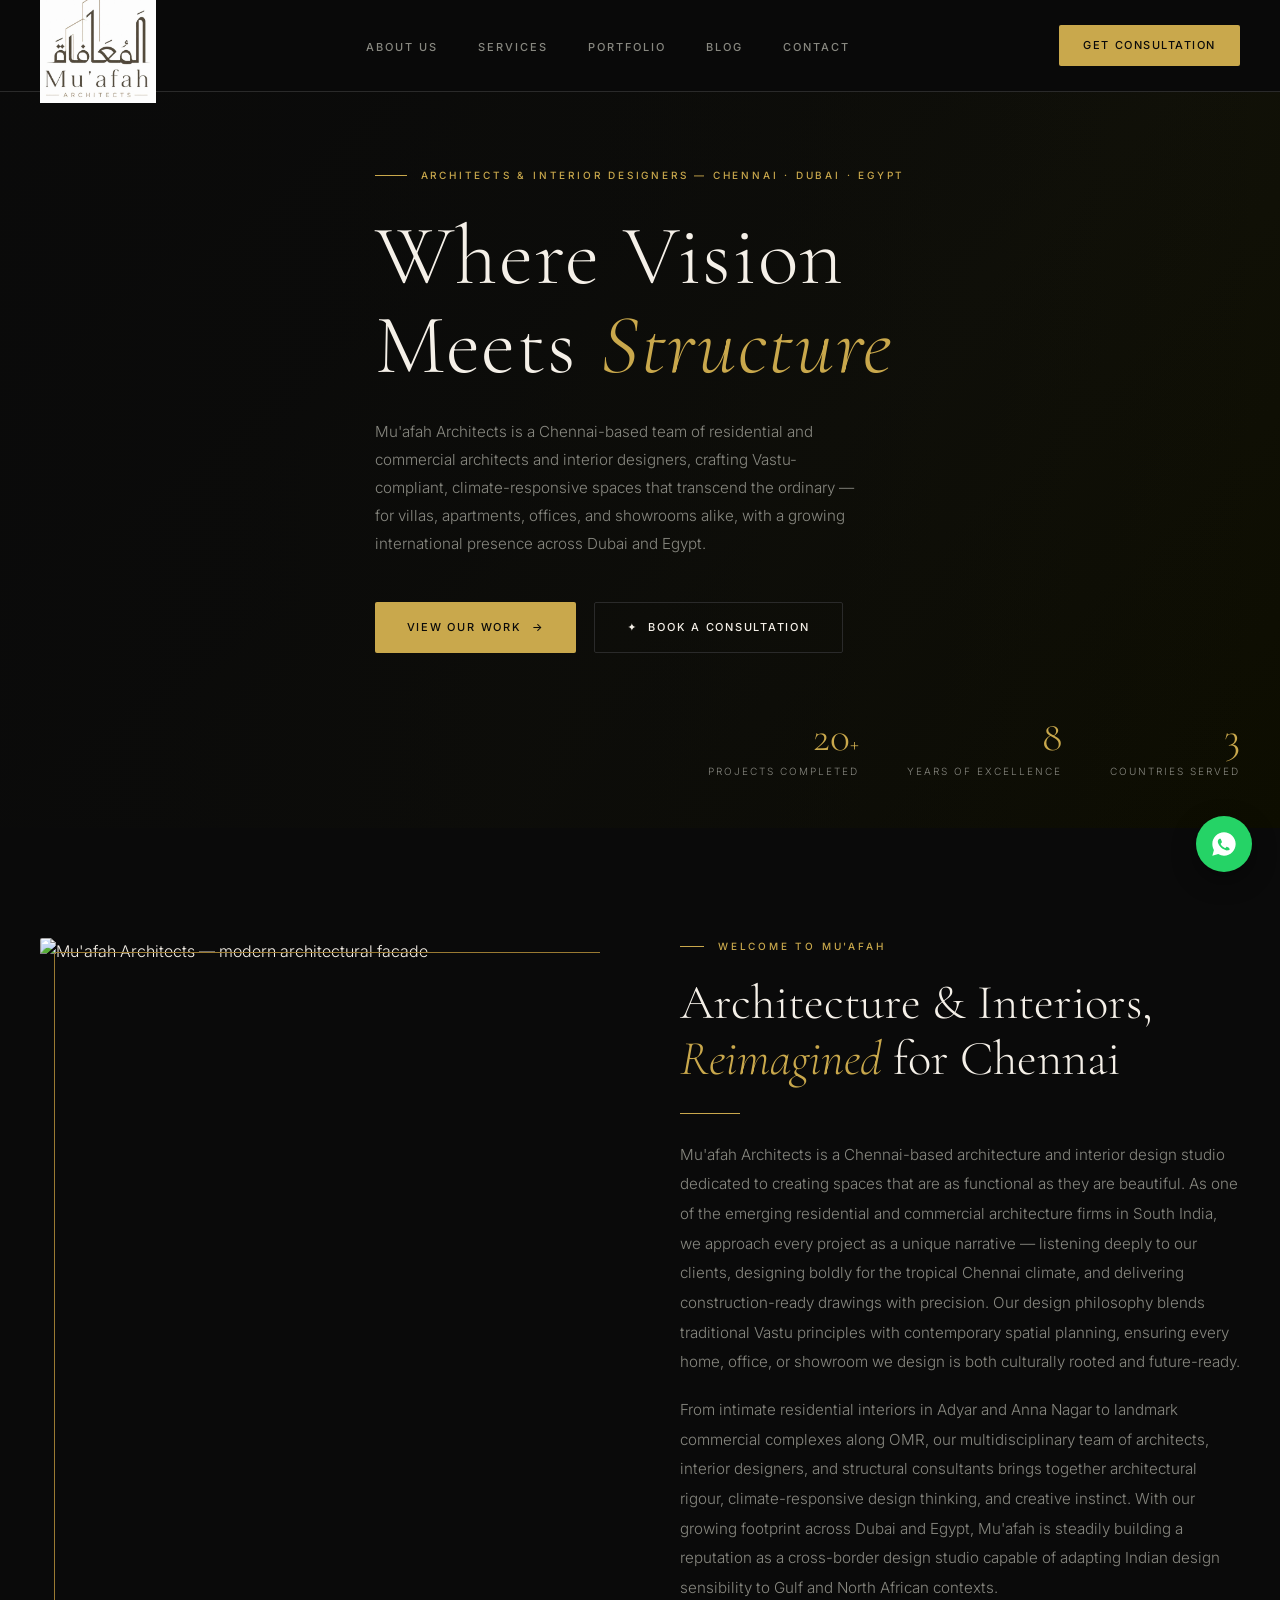
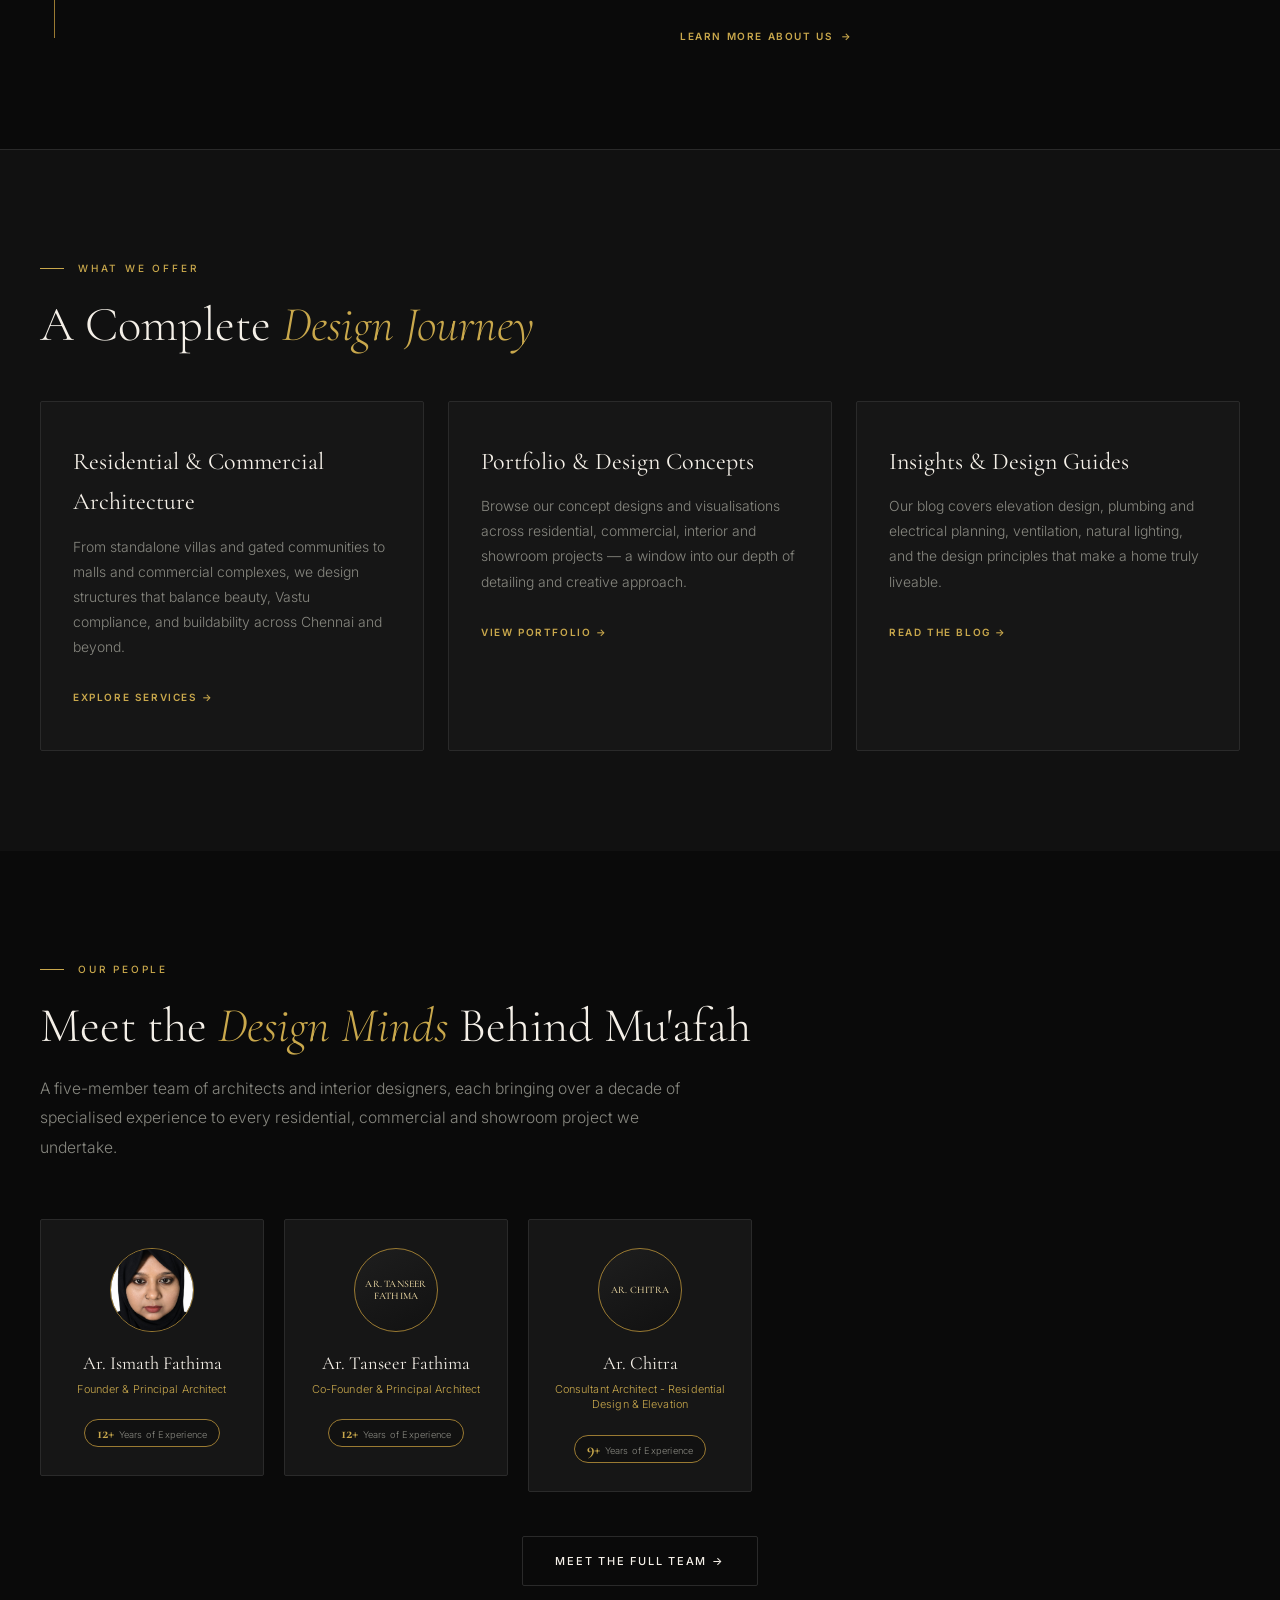
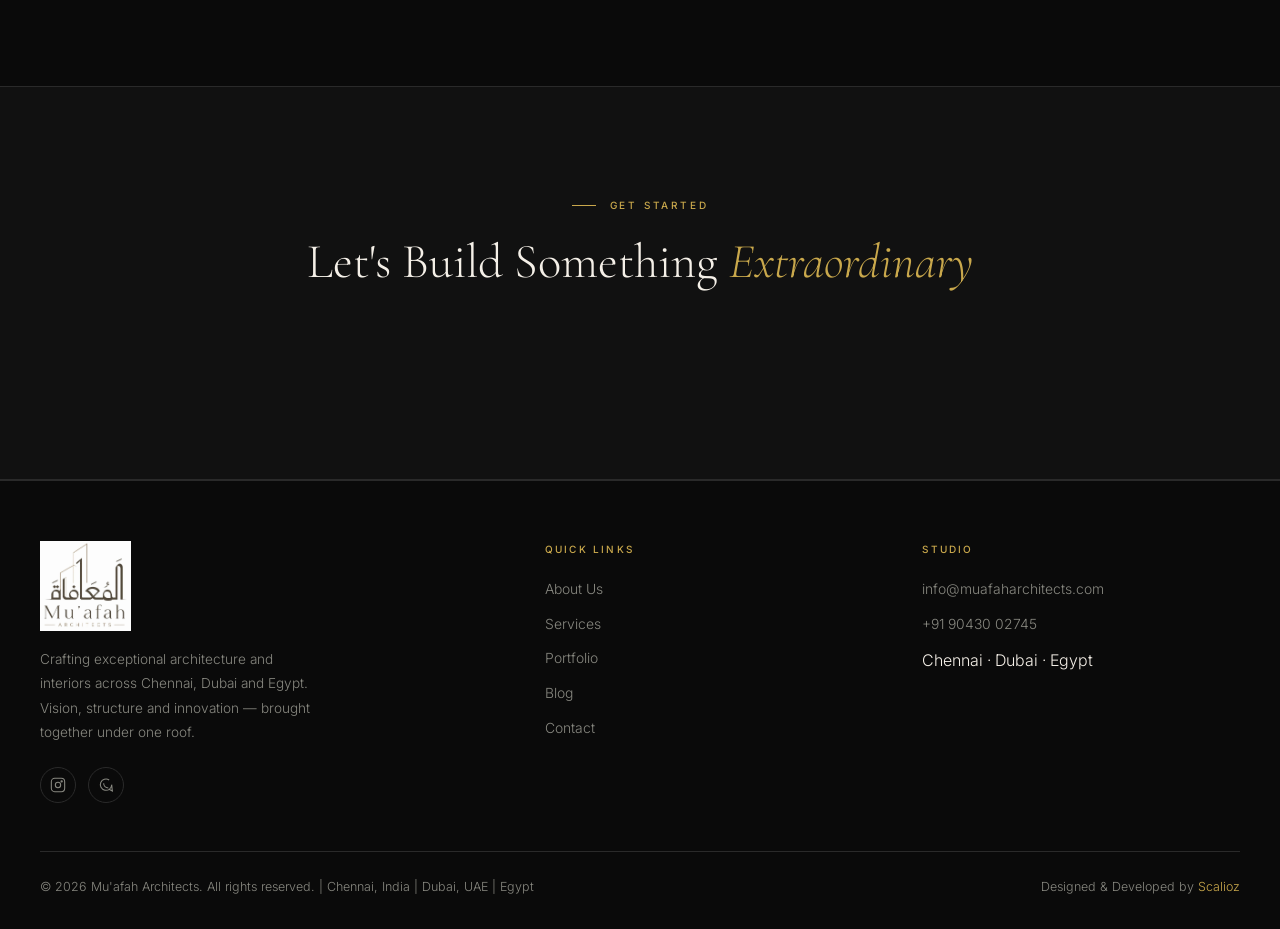
==== index.html @ a9935312 "Refactor team card structure in index.html" ====
<!DOCTYPE html>
<html lang="en">
<head>
<meta charset="UTF-8">
<meta name="viewport" content="width=device-width, initial-scale=1.0">
<title>Best Architects & Interior Designers in Chennai | Mu'afah Architects</title>
<meta name="description" content="Mu'afah Architects is a leading architecture and interior design firm in Chennai, with studios in Chennai, Dubai and Egypt. We design Vastu-compliant, climate-responsive homes, offices, showrooms and commercial buildings. Book a free consultation today.">
<meta name="keywords" content="best architects in chennai, top interior designers in chennai, architect chennai, interior designer chennai, residential architects chennai, commercial architects chennai, luxury interior designers chennai, villa design chennai, apartment interior design chennai, modular kitchen chennai, office interior designers chennai, showroom interior design chennai, vastu compliant home design chennai, sustainable architecture chennai, climate responsive architecture chennai, architects in Dubai, architects in Egypt">
<meta name="robots" content="index, follow">
<meta name="author" content="Mu'afah Architects">
<link rel="canonical" href="https://muafaharchitects.com/">
<meta property="og:type" content="website">
<meta property="og:url" content="https://muafaharchitects.com/">
<meta property="og:title" content="Best Architects & Interior Designers in Chennai | Mu'afah Architects">
<meta property="og:description" content="Residential architects, commercial architects, and luxury interior designers in Chennai, Dubai & Egypt. Vastu-compliant, climate-responsive design for villas, apartments, offices and showrooms.">
<meta property="og:image" content="assets/logo.jpeg">
<meta name="twitter:card" content="summary_large_image">
<link rel="preconnect" href="https://fonts.googleapis.com">
<link rel="preconnect" href="https://fonts.gstatic.com" crossorigin>
<link href="https://fonts.googleapis.com/css2?family=Cormorant+Garamond:ital,wght@0,300;0,400;0,500;0,600;0,700;1,300;1,400&family=Inter:wght@300;400;500;600&display=swap" rel="stylesheet">
<link rel="stylesheet" href="assets/style.css">
<script type="application/ld+json">
{
  "@context": "https://schema.org",
  "@type": "Architect",
  "name": "Mu'afah Architects",
  "description": "Mu'afah Architects is an architecture and interior design firm with studios in Chennai (India), Dubai (UAE) and Suez (Egypt), offering residential architecture, commercial architecture, home interiors, and showroom interior design.",
  "image": "https://muafaharchitects.com/assets/logo.jpeg",
  "url": "https://muafaharchitects.com/",
  "telephone": "+91-90430-02745",
  "priceRange": "₹₹",
  "address": { "@type": "PostalAddress", "addressLocality": "Chennai", "addressRegion": "Tamil Nadu", "addressCountry": "IN" },
  "areaServed": [
    { "@type": "City", "name": "Chennai" },
    { "@type": "City", "name": "Dubai" },
    { "@type": "Country", "name": "Egypt" }
  ]
}
</script>
</head>
<body>

<!-- ═══ NAV ═══ -->
<nav id="nav">
  <div class="container nav-inner">
    <a href="index.html" class="nav-logo"><img src="assets/logo.jpeg" alt="Mu'afah Architects"></a>
    <ul class="nav-links">
      <li><a href="about.html">About Us</a></li>
      <li><a href="services.html">Services</a></li>
      <li><a href="portfolio.html">Portfolio</a></li>
      <li><a href="blog/index.html">Blog</a></li>
      <li><a href="contact.html">Contact</a></li>
    </ul>
    <a href="contact.html" class="nav-cta">Get Consultation</a>
    <button class="nav-toggle" id="nav-toggle" aria-label="Menu"><span></span><span></span><span></span></button>
  </div>
</nav>
<div id="mobile-nav">
  <a href="about.html">About Us</a>
  <a href="services.html">Services</a>
  <a href="portfolio.html">Portfolio</a>
  <a href="blog/index.html">Blog</a>
  <a href="contact.html">Contact</a>
  <a href="contact.html" class="m-cta">Get Consultation</a>
</div>

<!-- ═══ HERO ═══ -->
<section id="hero">
  <div class="hero-bg"></div>
  <div class="hero-overlay"></div>
  <div class="container hero-content">
    <div class="hero-eyebrow">Architects & Interior Designers — Chennai · Dubai · Egypt</div>
    <h1 class="hero-h1">Where Vision<br>Meets <em>Structure</em></h1>
    <p class="hero-sub">Mu'afah Architects is a Chennai-based team of residential and commercial architects and interior designers, crafting Vastu-compliant, climate-responsive spaces that transcend the ordinary — for villas, apartments, offices, and showrooms alike, with a growing international presence across Dubai and Egypt.</p>
    <div class="hero-actions">
      <a href="portfolio.html" class="btn-primary"><span>View Our Work</span><span>→</span></a>
      <a href="contact.html" class="btn-ghost"><span>✦</span><span>Book a Consultation</span></a>
    </div>
  </div>
  <div class="hero-stats">
    <div class="stat-item"><div class="stat-num">20<span style="font-size:1.4rem">+</span></div><div class="stat-label">Projects Completed</div></div>
    <div class="stat-item"><div class="stat-num">8</div><div class="stat-label">Years of Excellence</div></div>
    <div class="stat-item"><div class="stat-num">3</div><div class="stat-label">Countries Served</div></div>
  </div>
</section>

<!-- ═══ INTRO ═══ -->
<section id="intro">
  <div class="container">
    <div class="about-grid">
      <div class="about-img-wrap reveal">
        <img src="https://images.unsplash.com/photo-1487958449943-2429e8be8625?w=700&q=80&auto=format&fit=crop" alt="Mu'afah Architects — modern architectural facade" loading="lazy">
      </div>
      <div class="reveal">
        <div class="section-eyebrow">Welcome to Mu'afah</div>
        <h2 class="section-title">Architecture & Interiors, <em>Reimagined</em> for Chennai</h2>
        <div class="gold-rule"></div>
        <div class="body-text">
          <p>Mu'afah Architects is a Chennai-based architecture and interior design studio dedicated to creating spaces that are as functional as they are beautiful. As one of the emerging residential and commercial architecture firms in South India, we approach every project as a unique narrative — listening deeply to our clients, designing boldly for the tropical Chennai climate, and delivering construction-ready drawings with precision. Our design philosophy blends traditional Vastu principles with contemporary spatial planning, ensuring every home, office, or showroom we design is both culturally rooted and future-ready.</p>
          <p>From intimate residential interiors in Adyar and Anna Nagar to landmark commercial complexes along OMR, our multidisciplinary team of architects, interior designers, and structural consultants brings together architectural rigour, climate-responsive design thinking, and creative instinct. With our growing footprint across Dubai and Egypt, Mu'afah is steadily building a reputation as a cross-border design studio capable of adapting Indian design sensibility to Gulf and North African contexts.</p>
        </div>
        <a href="about.html" class="preview-link" style="display:inline-flex;align-items:center;gap:8px;margin-top:8px">Learn more about us <span>→</span></a>
      </div>
    </div>
  </div>
</section>

<!-- ═══ PREVIEW STRIP ═══ -->
<section class="preview-strip">
  <div class="container">
    <div class="section-eyebrow reveal">What We Offer</div>
    <h2 class="section-title reveal">A Complete <em>Design Journey</em></h2>
    <div class="preview-grid">
      <div class="preview-card reveal">
        <h4>Residential & Commercial Architecture</h4>
        <p>From standalone villas and gated communities to malls and commercial complexes, we design structures that balance beauty, Vastu compliance, and buildability across Chennai and beyond.</p>
        <a href="services.html" class="preview-link">Explore Services →</a>
      </div>
      <div class="preview-card reveal">
        <h4>Portfolio & Design Concepts</h4>
        <p>Browse our concept designs and visualisations across residential, commercial, interior and showroom projects — a window into our depth of detailing and creative approach.</p>
        <a href="portfolio.html" class="preview-link">View Portfolio →</a>
      </div>
      <div class="preview-card reveal">
        <h4>Insights & Design Guides</h4>
        <p>Our blog covers elevation design, plumbing and electrical planning, ventilation, natural lighting, and the design principles that make a home truly liveable.</p>
        <a href="blog/index.html" class="preview-link">Read the Blog →</a>
      </div>
    </div>
  </div>
</section>

<!-- ═══ TEAM TEASER ═══ -->
<section id="team-teaser">
  <div class="container">
    <div class="section-eyebrow reveal">Our People</div>
    <h2 class="section-title reveal">Meet the <em>Design Minds</em> Behind Mu'afah</h2>
    <p class="page-sub reveal" style="margin-top:20px">A five-member team of architects and interior designers, each bringing over a decade of specialised experience to every residential, commercial and showroom project we undertake.</p>
    <div class="team-grid">
      <div class="team-card reveal">
        <div class="team-card-header">
          <div class="team-photo-wrap">
            <img src="assets/team/ismath-fathima.jpeg" alt="Ar. Ismath Fathima - Founder & Principal Architect, Mu'afah Architects Chennai" class="team-photo-img">
          </div>
          <div class="team-header-info">
            <h3 class="team-name">Ar. Ismath Fathima</h3>
            <p class="team-title">Founder & Principal Architect</p>
            <div class="team-exp-tag"><strong>12+</strong><p>Years of Experience</p></div>
          </div>
        </div>
      </div>
      <div class="team-card reveal">
        <div class="team-card-header">
          <div class="team-photo-wrap">
            <div class="team-photo-placeholder"><span>AR. TANSEER FATHIMA</span></div>
          </div>
          <div class="team-header-info">
            <h3 class="team-name">Ar. Tanseer Fathima</h3>
            <p class="team-title">Co-Founder & Principal Architect</p>
            <div class="team-exp-tag"><strong>12+</strong><p>Years of Experience</p></div>
          </div>
        </div>
      </div>
      <div class="team-card reveal">
        <div class="team-card-header">
          <div class="team-photo-wrap">
            <div class="team-photo-placeholder"><span>AR. CHITRA</span></div>
          </div>
          <div class="team-header-info">
            <h3 class="team-name">Ar. Chitra</h3>
            <p class="team-title">Consultant Architect - Residential Design & Elevation</p>
            <div class="team-exp-tag"><strong>9+</strong><p>Years of Experience</p></div>
          </div>
        </div>
      </div>
    </div>
    <div style="text-align:center;margin-top:44px">
      <a href="about.html#team" class="btn-ghost reveal">Meet the Full Team →</a>
    </div>
  </div>
</section>

<!-- ═══ CTA ═══ -->
<section class="cta-strip">
  <div class="container">
    <div class="section-eyebrow reveal" style="justify-content:center">Get Started</div>
    <h2 class="section-title reveal">Let's Build Something <em>Extraordinary</em></h2>
    <a href="contact.html" class="btn-primary reveal" style="margin-top:12px"><span>Book a Free Consultation</span><span>→</span></a>
  </div>
</section>

<!-- ═══ FOOTER ═══ -->
<footer>
  <div class="container">
    <div class="footer-grid">
      <div>
        <a href="index.html" class="footer-logo"><img src="assets/logo.jpeg" alt="Mu'afah Architects"></a>
        <p class="footer-about">Crafting exceptional architecture and interiors across Chennai, Dubai and Egypt. Vision, structure and innovation — brought together under one roof.</p>
        <div class="footer-social">
          <a href="#" target="_blank" rel="noopener" class="social-icon" aria-label="Instagram"><svg viewBox="0 0 24 24" fill="none" stroke="currentColor" stroke-width="1.6"><rect x="2" y="2" width="20" height="20" rx="5"/><circle cx="12" cy="12" r="4"/><circle cx="17.5" cy="6.5" r="1"/></svg></a>
          <a href="https://wa.me/919043002745" target="_blank" rel="noopener" class="social-icon" aria-label="WhatsApp"><svg viewBox="0 0 24 24" fill="none" stroke="currentColor" stroke-width="1.6"><path d="M20.5 11.5a8.5 8.5 0 1 1-3.8-7.1M20.5 11.5L21.5 21l-4.2-2.2"/><path d="M8.5 9.5c0 4 3 7 7 7"/></svg></a>
        </div>
      </div>
      <div class="footer-col">
        <h5>Quick Links</h5>
        <div class="footer-links">
          <a href="about.html">About Us</a>
          <a href="services.html">Services</a>
          <a href="portfolio.html">Portfolio</a>
          <a href="blog/index.html">Blog</a>
          <a href="contact.html">Contact</a>
        </div>
      </div>
      <div class="footer-col">
        <h5>Studio</h5>
        <div class="footer-links">
          <a href="mailto:info@muafaharchitects.com">info@muafaharchitects.com</a>
          <a href="tel:+919043002745">+91 90430 02745</a>
          <span>Chennai · Dubai · Egypt</span>
        </div>
      </div>
    </div>
    <div class="footer-bottom">
      <p>© 2026 Mu'afah Architects. All rights reserved. | Chennai, India | Dubai, UAE | Egypt</p>
      <p>Designed & Developed by <span>Scalioz</span></p>
    </div>
  </div>
</footer>

<a href="https://wa.me/919043002745?text=Hello%20Mu'afah%20Architects%2C%20I%27d%20like%20to%20know%20more%20about%20your%20services." target="_blank" rel="noopener" id="float-wa" aria-label="Chat on WhatsApp">
  <svg viewBox="0 0 24 24" fill="white"><path d="M12 2C6.48 2 2 6.48 2 12c0 1.85.5 3.58 1.36 5.07L2 22l5.07-1.33A9.94 9.94 0 0012 22c5.52 0 10-4.48 10-10S17.52 2 12 2zm5.2 14.2c-.22.6-1.3 1.18-1.78 1.25-.46.07-1.03.1-1.66-.1-.38-.12-.87-.28-1.5-.55-2.64-1.14-4.36-3.8-4.5-3.98-.13-.18-1.07-1.42-1.07-2.71s.68-1.92.92-2.18c.24-.26.52-.33.7-.33h.5c.16 0 .38-.06.59.45.22.53.74 1.83.8 1.96.07.13.11.29.02.46-.32.65-.68.9-.9 1.15-.13.14-.27.3-.12.56.62 1.1 1.27 1.84 2.2 2.46.78.52 1.26.69 1.45.77.18.08.29.07.4-.05.14-.16.6-.66.76-.89.16-.23.32-.19.53-.11.21.08 1.36.66 1.6.78.23.12.39.18.45.28.06.1.06.59-.16 1.18z"/></svg>
</a>

<script src="assets/script.js"></script>
</body>
</html>
---- assets/style.css ----
/* ═══════════════════════════════════════════════
   MU'AFAH ARCHITECTS — SHARED STYLESHEET
═══════════════════════════════════════════════ */
:root {
  --black:    #0A0A0A;
  --black2:   #111111;
  --card:     #161616;
  --card2:    #1E1E1E;
  --divider:  #2A2A2A;
  --gold:     #C9A84C;
  --gold-dim: #9A7A32;
  --gold-pale:#E8D5A0;
  --white:    #F5F0E8;
  --muted:    #888880;
  --font-display: 'Cormorant Garamond', Georgia, serif;
  --font-body:    'Inter', system-ui, sans-serif;
  --nav-h: 92px;
  --ease: cubic-bezier(0.16,1,0.3,1);
}

*, *::before, *::after { box-sizing: border-box; margin: 0; padding: 0; }
html { scroll-behavior: smooth; font-size: 16px; }
body {
  background: var(--black);
  color: var(--white);
  font-family: var(--font-body);
  font-weight: 300;
  line-height: 1.7;
  overflow-x: hidden;
}
img { display: block; width: 100%; height: 100%; object-fit: cover; }
a { color: inherit; text-decoration: none; }
button { cursor: pointer; border: none; background: none; font-family: var(--font-body); }
.container { max-width: 1280px; margin: 0 auto; padding: 0 40px; }
@media(max-width:768px){ .container { padding: 0 20px; } }

::-webkit-scrollbar { width: 4px; }
::-webkit-scrollbar-track { background: var(--black); }
::-webkit-scrollbar-thumb { background: var(--gold-dim); border-radius: 2px; }

/* ═══ NAV ═══ */
#nav {
  position: fixed; top: 0; left: 0; right: 0; z-index: 1000;
  height: var(--nav-h);
  display: flex; align-items: center;
  background: rgba(10,10,10,.95);
  backdrop-filter: blur(12px);
  border-bottom: 1px solid var(--divider);
}
.nav-inner { display: flex; align-items: center; justify-content: space-between; width: 100%; }
.nav-logo img { height: 115px; width: auto; object-fit: contain; } /* 1.8x of previous 64px */
.nav-links { display: flex; align-items: center; gap: 40px; list-style: none; }
.nav-links a {
  font-size: 11px; font-weight: 500; letter-spacing: .18em; text-transform: uppercase;
  color: var(--muted); transition: color .25s; position: relative;
}
.nav-links a::after {
  content:''; position: absolute; bottom:-4px; left:0; right:0; height: 1px; background: var(--gold);
  transform: scaleX(0); transform-origin: left; transition: transform .3s var(--ease);
}
.nav-links a:hover, .nav-links a.active { color: var(--white); }
.nav-links a:hover::after, .nav-links a.active::after { transform: scaleX(1); }
.nav-cta {
  font-size: 11px; font-weight: 500; letter-spacing: .14em; text-transform: uppercase;
  color: var(--black); background: var(--gold); padding: 11px 24px; border-radius: 2px;
  transition: background .25s, transform .2s;
}
.nav-cta:hover { background: var(--gold-pale); transform: translateY(-1px); }
.nav-toggle { display: none; flex-direction: column; gap: 5px; padding: 6px; border-radius: 2px; }
.nav-toggle span { display: block; width: 22px; height: 1.5px; background: var(--white); border-radius: 1px; transition: transform .3s, opacity .2s; }
.nav-toggle.open span:nth-child(1) { transform: translateY(6.5px) rotate(45deg); }
.nav-toggle.open span:nth-child(2) { opacity: 0; }
.nav-toggle.open span:nth-child(3) { transform: translateY(-6.5px) rotate(-45deg); }

#mobile-nav {
  display: none; position: fixed; inset: 0; z-index: 999;
  background: rgba(10,10,10,.98); backdrop-filter: blur(20px);
  flex-direction: column; align-items: center; justify-content: center; gap: 34px;
  opacity: 0; transition: opacity .35s;
}
#mobile-nav.open { display: flex; opacity: 1; }
#mobile-nav a { font-family: var(--font-display); font-size: 2.1rem; font-weight: 300; color: var(--white); transition: color .2s; }
#mobile-nav a:hover, #mobile-nav a.active { color: var(--gold); }
#mobile-nav .m-cta {
  font-family: var(--font-body); font-size: 11px; font-weight: 500; letter-spacing: .14em; text-transform: uppercase;
  color: var(--black); background: var(--gold); padding: 13px 32px; border-radius: 2px;
}

/* ═══ PAGE HERO (for interior pages) ═══ */
.page-hero {
  position: relative; padding: calc(var(--nav-h) + 90px) 0 80px;
  background: linear-gradient(135deg, #0A0A0A 0%, #111108 60%, #0d0d00 100%);
  border-bottom: 1px solid var(--divider);
  overflow: hidden;
}
.page-hero::after {
  content:''; position: absolute; inset:0;
  background: radial-gradient(ellipse at top right, rgba(201,168,76,.08), transparent 60%);
  pointer-events: none;
}
.page-eyebrow {
  font-size: 10px; font-weight: 500; letter-spacing: .28em; text-transform: uppercase;
  color: var(--gold); margin-bottom: 22px; display: flex; align-items: center; gap: 14px;
}
.page-eyebrow::before { content:''; display:block; width:32px; height:1px; background: var(--gold); }
.page-h1 {
  font-family: var(--font-display); font-size: clamp(2.6rem, 5.5vw, 4.6rem);
  font-weight: 300; line-height: 1.1; letter-spacing: .01em; color: var(--white); max-width: 900px;
}
.page-h1 em { font-style: italic; color: var(--gold); }
.page-sub { margin-top: 24px; max-width: 640px; font-size: .98rem; color: var(--muted); line-height: 1.9; }

/* ═══ SECTION BASE ═══ */
section { padding: 100px 0; }
.section-eyebrow {
  font-size: 10px; font-weight: 500; letter-spacing: .28em; text-transform: uppercase;
  color: var(--gold); margin-bottom: 20px; display: inline-flex; align-items: center; gap: 14px;
}
.section-eyebrow::before { content:''; display:block; width:24px; height:1px; background: var(--gold); }
.section-title {
  font-family: var(--font-display); font-size: clamp(2.1rem, 3.8vw, 3.4rem);
  font-weight: 300; line-height: 1.15; color: var(--white);
}
.section-title em { font-style: italic; color: var(--gold); }
.gold-rule { width: 60px; height: 1px; background: var(--gold); margin: 26px 0; }
.body-text p { font-size: .95rem; color: var(--muted); line-height: 1.95; margin-bottom: 18px; }
.body-text h3 { font-family: var(--font-display); font-size: 1.5rem; color: var(--gold-pale); font-weight: 400; margin: 34px 0 14px; }

.reveal { opacity: 0; transform: translateY(28px); transition: opacity .7s var(--ease), transform .7s var(--ease); }
.reveal.visible { opacity: 1; transform: none; }

/* ═══ HOME HERO ═══ */
#hero {
  min-height: 92vh; position: relative; display: flex; align-items: center; overflow: hidden; background: var(--black);
  padding-top: var(--nav-h);
}
.hero-bg { position: absolute; inset: 0; z-index: 0; background: linear-gradient(135deg, #0A0A0A 0%, #111108 60%, #0d0d00 100%); }
.hero-overlay { position: absolute; inset: 0; z-index: 2; background: linear-gradient(90deg, rgba(10,10,10,.92) 0%, rgba(10,10,10,.5) 60%, transparent 100%); }
.hero-content { position: relative; z-index: 3; max-width: 800px; }
.hero-eyebrow {
  font-size: 10px; font-weight: 500; letter-spacing: .28em; text-transform: uppercase; color: var(--gold);
  margin-bottom: 28px; display: flex; align-items: center; gap: 14px; opacity: 0; animation: fadeUp .8s var(--ease) .3s forwards;
}
.hero-eyebrow::before { content:''; display:block; width:32px; height:1px; background: var(--gold); }
.hero-h1 {
  font-family: var(--font-display); font-size: clamp(3rem, 6.6vw, 6rem); font-weight: 300; line-height: 1.05;
  letter-spacing: .02em; color: var(--white); opacity: 0; animation: fadeUp .9s var(--ease) .5s forwards;
}
.hero-h1 em { font-style: italic; color: var(--gold); }
.hero-sub { margin-top: 28px; max-width: 480px; font-size: .95rem; font-weight: 300; color: var(--muted); line-height: 1.85; opacity: 0; animation: fadeUp .9s var(--ease) .7s forwards; }
.hero-actions { margin-top: 44px; display: flex; gap: 18px; flex-wrap: wrap; opacity: 0; animation: fadeUp .9s var(--ease) .9s forwards; }
.btn-primary {
  display: inline-flex; align-items: center; gap: 10px; font-size: 11px; font-weight: 500; letter-spacing: .16em;
  text-transform: uppercase; background: var(--gold); color: var(--black); padding: 15px 32px; border-radius: 2px;
  transition: background .25s, transform .2s;
}
.btn-primary:hover { background: var(--gold-pale); transform: translateY(-2px); }
.btn-ghost {
  display: inline-flex; align-items: center; gap: 10px; font-size: 11px; font-weight: 500; letter-spacing: .16em;
  text-transform: uppercase; border: 1px solid var(--divider); color: var(--white); padding: 15px 32px; border-radius: 2px;
  transition: border-color .25s, color .25s, transform .2s;
}
.btn-ghost:hover { border-color: var(--gold); color: var(--gold); transform: translateY(-2px); }
.hero-stats { position: absolute; bottom: 48px; right: 0; z-index: 3; display: flex; gap: 48px; padding: 0 40px; opacity: 0; animation: fadeUp .9s var(--ease) 1.1s forwards; }
.stat-item { text-align: right; }
.stat-num { font-family: var(--font-display); font-size: 2.6rem; font-weight: 300; color: var(--gold); line-height: 1; }
.stat-label { font-size: 10px; letter-spacing: .2em; text-transform: uppercase; color: var(--muted); margin-top: 4px; }
@keyframes fadeUp { from { opacity:0; transform: translateY(24px); } to { opacity:1; transform: translateY(0); } }

/* ═══ HOME PREVIEW STRIPS ═══ */
.preview-strip { background: var(--black2); border-top: 1px solid var(--divider); }
.preview-grid { display: grid; grid-template-columns: repeat(3, 1fr); gap: 24px; margin-top: 48px; }
.preview-card {
  background: var(--card); border: 1px solid var(--divider); border-radius: 2px; padding: 40px 32px;
  transition: border-color .25s, transform .25s;
}
.preview-card:hover { border-color: var(--gold-dim); transform: translateY(-4px); }
.preview-card h4 { font-family: var(--font-display); font-size: 1.5rem; font-weight: 400; color: var(--white); margin-bottom: 12px; }
.preview-card p { font-size: .87rem; color: var(--muted); line-height: 1.8; margin-bottom: 22px; }
.preview-link { font-size: 10px; font-weight: 600; letter-spacing: .16em; text-transform: uppercase; color: var(--gold); }
@media(max-width: 900px){ .preview-grid { grid-template-columns: 1fr; } }

/* ═══ ABOUT VALUES ═══ */
.about-grid { display: grid; grid-template-columns: 1fr 1fr; gap: 80px; align-items: center; }
.about-img-wrap { position: relative; aspect-ratio: 4/5; border-radius: 2px; overflow: hidden; }
.about-img-wrap::after { content:''; position: absolute; inset: 0; border: 1px solid var(--gold-dim); border-radius: 2px; transform: translate(14px, 14px); pointer-events: none; }
.about-vals { display: flex; flex-direction: column; gap: 16px; margin-top: 32px; }
.about-val { display: flex; align-items: flex-start; gap: 16px; padding: 18px 20px; border: 1px solid var(--divider); border-radius: 2px; transition: border-color .25s; }
.about-val:hover { border-color: var(--gold-dim); }
.about-val-icon { color: var(--gold); font-size: 1.1rem; margin-top: 2px; flex-shrink: 0; }
.about-val h4 { font-size: .88rem; font-weight: 500; letter-spacing: .04em; margin-bottom: 4px; }
.about-val p { font-size: .84rem; color: var(--muted); line-height: 1.7; margin: 0; }
@media(max-width:1024px){ .about-grid { grid-template-columns: 1fr; gap: 48px; } }

/* ═══ VISION / MISSION ═══ */
.vm-grid { display: grid; grid-template-columns: 1fr 1fr; gap: 32px; margin-top: 40px; }
.vm-card { background: var(--card); border: 1px solid var(--divider); border-radius: 2px; padding: 44px 40px; }
.vm-card h3 { font-family: var(--font-display); font-size: 1.7rem; color: var(--gold-pale); font-weight: 400; margin-bottom: 16px; }
.vm-card p { font-size: .92rem; color: var(--muted); line-height: 1.9; }
@media(max-width:900px){ .vm-grid { grid-template-columns: 1fr; } }

/* ═══ TEAM ═══ */
.team-grid { display: grid; grid-template-columns: repeat(5, 1fr); gap: 20px; margin-top: 56px; align-items: start; }
.team-card { text-align: center; background: var(--card); border: 1px solid var(--divider); border-radius: 2px; padding: 28px 18px; transition: border-color .25s, transform .25s; }
.team-card:hover { border-color: var(--gold-dim); transform: translateY(-3px); }
.team-photo-wrap { position: relative; margin: 0 auto 16px; width: 84px; }
.team-photo-placeholder {
  width: 84px; height: 84px; border-radius: 50%; background: linear-gradient(150deg, var(--card2) 0%, var(--black2) 100%);
  border: 1px solid var(--gold-dim); display: flex; align-items: center; justify-content: center; text-align: center; padding: 6px; margin: 0 auto;
}
.team-photo-placeholder span { font-family: var(--font-display); font-size: .62rem; font-weight: 500; color: var(--gold-pale); letter-spacing: .02em; line-height: 1.25; }
.team-photo-img { width: 84px; height: 84px; border-radius: 50%; object-fit: cover; border: 1px solid var(--gold-dim); display: block; margin: 0 auto; }
.team-exp-tag {
  margin: 10px auto 0; background: var(--black2); border: 1px solid var(--gold-dim); border-radius: 20px;
  padding: 5px 12px; display: inline-flex; align-items: baseline; gap: 5px; width: fit-content;
}
.team-exp-tag strong { font-family: var(--font-display); font-size: 1rem; color: var(--gold); line-height: 1; }
.team-exp-tag p { font-size: .58rem; color: var(--muted); letter-spacing: .02em; line-height: 1.2; margin: 0; }
.team-name { font-family: var(--font-display); font-size: 1.15rem; font-weight: 400; color: var(--white); margin-bottom: 3px; }
.team-title { font-size: .68rem; color: var(--gold); letter-spacing: .01em; margin-bottom: 12px; line-height: 1.4; }
.team-desc { font-size: .76rem; color: var(--muted); line-height: 1.7; margin-bottom: 12px; text-align: left; }
.team-tags { display: flex; flex-wrap: wrap; gap: 6px; justify-content: center; }
.team-tag { font-size: 8px; font-weight: 500; letter-spacing: .04em; text-transform: uppercase; color: var(--gold-dim); border: 1px solid var(--divider); padding: 5px 8px; border-radius: 1px; }
@media(max-width:1200px){ .team-grid { grid-template-columns: repeat(3, 1fr); } }
@media(max-width:640px){ .team-grid { grid-template-columns: 1fr; } }

/* ═══ SERVICES ═══ */
.svc-block { margin-bottom: 88px; }
.svc-block:last-child { margin-bottom: 0; }
.svc-block-head { max-width: 800px; margin-bottom: 32px; }
.svc-block-head .svc-num { display: inline-block; font-family: var(--font-display); font-size: 1rem; color: var(--gold-dim); letter-spacing: .1em; margin-bottom: 12px; }
.svc-block-title { font-family: var(--font-display); font-size: 2.1rem; font-weight: 400; color: var(--white); margin-bottom: 16px; }
.svc-block-desc p { font-size: .92rem; color: var(--muted); line-height: 1.9; margin-bottom: 16px; }
.svc-subgrid { display: grid; grid-template-columns: repeat(3, 1fr); gap: 24px; margin-top: 30px; }
.svc-subcard { background: var(--card); border: 1px solid var(--divider); border-radius: 2px; overflow: hidden; transition: border-color .25s, transform .25s; }
.svc-subcard:hover { border-color: var(--gold-dim); transform: translateY(-3px); }
.svc-sub-img { aspect-ratio: 4/3; overflow: hidden; }
.svc-sub-img img { width: 100%; height: 100%; object-fit: cover; transition: transform .5s var(--ease); }
.svc-subcard:hover .svc-sub-img img { transform: scale(1.06); }
.svc-subcard h4 { font-family: var(--font-display); font-size: 1.15rem; font-weight: 400; color: var(--white); padding: 18px 18px 8px; }
.svc-subcard p { font-size: .82rem; color: var(--muted); line-height: 1.7; padding: 0 18px 18px; }
@media(max-width: 1024px) { .svc-subgrid { grid-template-columns: repeat(2, 1fr); } }
@media(max-width: 600px) { .svc-subgrid { grid-template-columns: 1fr; } }

/* ═══ PORTFOLIO ═══ */
.portfolio-disclaimer {
  background: var(--card); border: 1px solid var(--divider); border-left: 3px solid var(--gold-dim);
  border-radius: 2px; padding: 16px 22px; margin-bottom: 40px; font-size: .84rem; color: var(--muted); line-height: 1.75;
}
.portfolio-disclaimer strong { color: var(--gold-pale); }
.filter-tabs { display: flex; gap: 0; flex-wrap: wrap; margin-bottom: 44px; }
.filter-tab { font-size: 10px; font-weight: 500; letter-spacing: .16em; text-transform: uppercase; color: var(--muted); background: none; padding: 10px 20px; border: 1px solid var(--divider); margin-left: -1px; transition: all .25s; }
.filter-tab.active, .filter-tab:hover { color: var(--black); background: var(--gold); border-color: var(--gold); z-index: 1; }
.case-grid { display: grid; grid-template-columns: repeat(3, 1fr); gap: 24px; }
.case-card { background: var(--card); border: 1px solid var(--divider); border-radius: 2px; overflow: hidden; cursor: pointer; transition: border-color .25s, transform .25s; display: none; }
.case-card.show { display: block; }
.case-card:hover { border-color: var(--gold-dim); transform: translateY(-4px); }
.case-card-img { aspect-ratio: 4/3; overflow: hidden; position: relative; }
.case-card-img img { width: 100%; height: 100%; object-fit: cover; transition: transform .5s var(--ease); }
.case-card:hover .case-card-img img { transform: scale(1.06); }
.case-card-badge { position: absolute; top: 14px; left: 14px; z-index: 2; background: rgba(10,10,10,.85); backdrop-filter: blur(6px); color: var(--gold); font-size: 9px; font-weight: 600; letter-spacing: .14em; text-transform: uppercase; padding: 5px 10px; border-radius: 20px; border: 1px solid var(--gold-dim); }
.case-card-body { padding: 20px; }
.case-card-body h4 { font-family: var(--font-display); font-size: 1.25rem; font-weight: 400; color: var(--white); margin-bottom: 6px; }
.case-card-body p { font-size: .82rem; color: var(--muted); line-height: 1.6; margin-bottom: 12px; }
.case-card-cta { font-size: 10px; font-weight: 600; letter-spacing: .14em; text-transform: uppercase; color: var(--gold); display: flex; align-items: center; gap: 6px; }
#case-modal { display: none; position: fixed; inset: 0; z-index: 3000; background: rgba(0,0,0,.92); backdrop-filter: blur(10px); align-items: center; justify-content: center; padding: 24px; }
#case-modal.open { display: flex; }
.case-modal-inner { background: var(--black2); border: 1px solid var(--divider); border-radius: 4px; max-width: 920px; width: 100%; max-height: 88vh; overflow-y: auto; position: relative; }
#case-modal-close { position: absolute; top: 16px; right: 16px; z-index: 5; width: 36px; height: 36px; border-radius: 50%; background: rgba(10,10,10,.85); color: var(--white); font-size: 1.1rem; display: flex; align-items: center; justify-content: center; transition: background .2s; }
#case-modal-close:hover { background: var(--gold); color: var(--black); }
.cm-hero { aspect-ratio: 16/9; overflow: hidden; }
.cm-hero img { width: 100%; height: 100%; object-fit: cover; }
.cm-body { padding: 36px 40px 44px; }
.cm-eyebrow { font-size: 10px; font-weight: 600; letter-spacing: .2em; text-transform: uppercase; color: var(--gold); margin-bottom: 10px; }
.cm-title { font-family: var(--font-display); font-size: 2rem; font-weight: 400; color: var(--white); margin-bottom: 16px; }
.cm-meta { display: flex; gap: 28px; margin-bottom: 24px; flex-wrap: wrap; }
.cm-meta-item { font-size: .78rem; color: var(--muted); }
.cm-meta-item strong { display: block; color: var(--white); font-size: .85rem; margin-bottom: 2px; }
.cm-overview { font-size: .9rem; color: var(--muted); line-height: 1.85; margin-bottom: 32px; }
.cm-section-label { font-size: 10px; font-weight: 600; letter-spacing: .2em; text-transform: uppercase; color: var(--gold); margin-bottom: 16px; display: flex; align-items: center; gap: 12px; }
.cm-section-label::after { content: ''; flex: 1; height: 1px; background: var(--divider); }
.cm-view-grid { display: grid; grid-template-columns: repeat(2, 1fr); gap: 14px; margin-bottom: 36px; }
.cm-view-grid.single { grid-template-columns: 1fr; }
.cm-view-grid img { width: 100%; aspect-ratio: 4/3; object-fit: cover; border-radius: 2px; border: 1px solid var(--divider); }
@media(max-width: 900px) { .case-grid { grid-template-columns: repeat(2, 1fr); } }
@media(max-width: 600px) { .case-grid { grid-template-columns: 1fr; } .cm-view-grid { grid-template-columns: 1fr; } .cm-body { padding: 28px 22px 32px; } }

/* ═══ BLOG ═══ */
.blog-grid { display: grid; grid-template-columns: repeat(2, 1fr); gap: 32px; margin-top: 50px; }
.blog-card { background: var(--card); border: 1px solid var(--divider); border-radius: 2px; padding: 40px; transition: border-color .25s; }
.blog-card:hover { border-color: var(--gold-dim); }
.blog-card .cat-tag { font-size: 10px; font-weight: 600; letter-spacing: .16em; text-transform: uppercase; color: var(--gold); margin-bottom: 16px; display: block; }
.blog-card h3 { font-family: var(--font-display); font-size: 1.8rem; font-weight: 400; color: var(--white); margin-bottom: 16px; }
.blog-card .body-text p { font-size: .88rem; }
@media(max-width:900px){ .blog-grid { grid-template-columns: 1fr; } }

/* ═══ CONTACT ═══ */
.contact-grid { display: grid; grid-template-columns: 1fr 1.2fr; gap: 80px; align-items: start; }
.contact-info-items { margin-top: 36px; display: flex; flex-direction: column; gap: 24px; }
.contact-info-item { display: flex; gap: 16px; align-items: flex-start; }
.c-icon { width: 42px; height: 42px; background: var(--card); border: 1px solid var(--divider); border-radius: 2px; display: flex; align-items: center; justify-content: center; font-size: 1rem; flex-shrink: 0; transition: border-color .25s; }
.contact-info-item:hover .c-icon { border-color: var(--gold-dim); }
.c-label { font-size: 10px; letter-spacing: .2em; text-transform: uppercase; color: var(--muted); margin-bottom: 4px; }
.c-val { font-size: .9rem; color: var(--white); }
.locations-list { display: flex; gap: 14px; flex-wrap: wrap; margin-top: 8px; }
.loc-chip { font-size: 11px; font-weight: 500; letter-spacing: .1em; text-transform: uppercase; color: var(--gold-pale); border: 1px solid var(--gold-dim); padding: 8px 16px; border-radius: 20px; }
.contact-form { display: flex; flex-direction: column; gap: 18px; }
.form-group { display: flex; flex-direction: column; gap: 8px; }
.form-group label { font-size: 10px; font-weight: 500; letter-spacing: .18em; text-transform: uppercase; color: var(--muted); }
.form-input, .form-textarea, .form-select { background: var(--card); border: 1px solid var(--divider); color: var(--white); font-family: var(--font-body); font-size: .88rem; padding: 13px 16px; border-radius: 2px; width: 100%; transition: border-color .2s; }
.form-input:focus, .form-textarea:focus, .form-select:focus { outline: none; border-color: var(--gold-dim); }
.form-input::placeholder, .form-textarea::placeholder { color: var(--muted); }
.form-select { appearance: none; cursor: pointer; }
.form-select option { background: var(--card); }
.form-textarea { resize: vertical; min-height: 120px; }
.form-row { display: grid; grid-template-columns: 1fr 1fr; gap: 18px; }
.form-submit { background: var(--gold); color: var(--black); font-size: 11px; font-weight: 500; letter-spacing: .16em; text-transform: uppercase; padding: 15px 32px; border-radius: 2px; width: 100%; transition: background .25s, transform .2s; }
.form-submit:hover { background: var(--gold-pale); transform: translateY(-2px); }
.map-embed-wrap { margin-top: 40px; aspect-ratio: 16/8; border: 1px solid var(--divider); border-radius: 2px; overflow: hidden; }
@media(max-width:1024px){ .contact-grid { grid-template-columns: 1fr; gap: 48px; } .form-row { grid-template-columns: 1fr; } }

/* ═══ CTA STRIP ═══ */
.cta-strip { background: var(--black2); border-top: 1px solid var(--divider); border-bottom: 1px solid var(--divider); text-align: center; }
.cta-strip h2 { max-width: 700px; margin: 0 auto 28px; }

/* ═══ FOOTER ═══ */
footer { background: var(--black); border-top: 1px solid var(--divider); padding: 60px 0 32px; }
.footer-grid { display: grid; grid-template-columns: 1.4fr 1fr 1fr; gap: 60px; margin-bottom: 48px; }
.footer-logo img { height: 90px; width: auto; object-fit: contain; margin-bottom: 16px; }
.footer-about { font-size: .85rem; color: var(--muted); line-height: 1.8; max-width: 280px; }
.footer-col h5 { font-size: 10px; font-weight: 500; letter-spacing: .22em; text-transform: uppercase; color: var(--gold); margin-bottom: 20px; }
.footer-links { display: flex; flex-direction: column; gap: 11px; }
.footer-links a { font-size: .87rem; color: var(--muted); transition: color .2s; }
.footer-links a:hover { color: var(--gold); }
.footer-bottom { border-top: 1px solid var(--divider); padding-top: 24px; display: flex; justify-content: space-between; align-items: center; flex-wrap: wrap; gap: 12px; }
.footer-bottom p { font-size: .78rem; color: var(--muted); }
.footer-bottom span { color: var(--gold); }
.footer-social { display: flex; gap: 12px; margin-top: 22px; }
.social-icon { width: 36px; height: 36px; border-radius: 50%; border: 1px solid var(--divider); display: flex; align-items: center; justify-content: center; color: var(--muted); transition: border-color .25s, color .25s, transform .2s; }
.social-icon svg { width: 16px; height: 16px; }
.social-icon:hover { border-color: var(--gold); color: var(--gold); transform: translateY(-2px); }

/* ═══ FLOATING WHATSAPP ═══ */
#float-wa { position: fixed; bottom: 28px; right: 28px; z-index: 1500; width: 56px; height: 56px; border-radius: 50%; background: #25D366; display: flex; align-items: center; justify-content: center; box-shadow: 0 8px 24px rgba(0,0,0,.4); transition: transform .2s; }
#float-wa:hover { transform: scale(1.08); }
#float-wa svg { width: 28px; height: 28px; }
@media(max-width: 768px) { #float-wa { bottom: 20px; right: 20px; width: 50px; height: 50px; } #float-wa svg { width: 25px; height: 25px; } }

/* ═══ RESPONSIVE GLOBAL ═══ */
@media(max-width: 1024px) {
  .hero-stats { gap: 28px; }
}
@media(max-width: 768px) {
  section { padding: 70px 0; }
  .nav-links, .nav-cta { display: none; }
  .nav-toggle { display: flex; }
  .nav-logo img { height: 80px; }
  .footer-grid { grid-template-columns: 1fr; gap: 40px; }
  .hero-stats { position: static; margin-top: 40px; padding: 0; justify-content: flex-start; gap: 32px; }
  .case-grid, .svc-subgrid { grid-template-columns: 1fr; }
}
@media(prefers-reduced-motion: reduce) {
  .reveal { opacity: 1; transform: none; }
  .hero-eyebrow, .hero-h1, .hero-sub, .hero-actions, .hero-stats { animation: none; opacity: 1; }
}
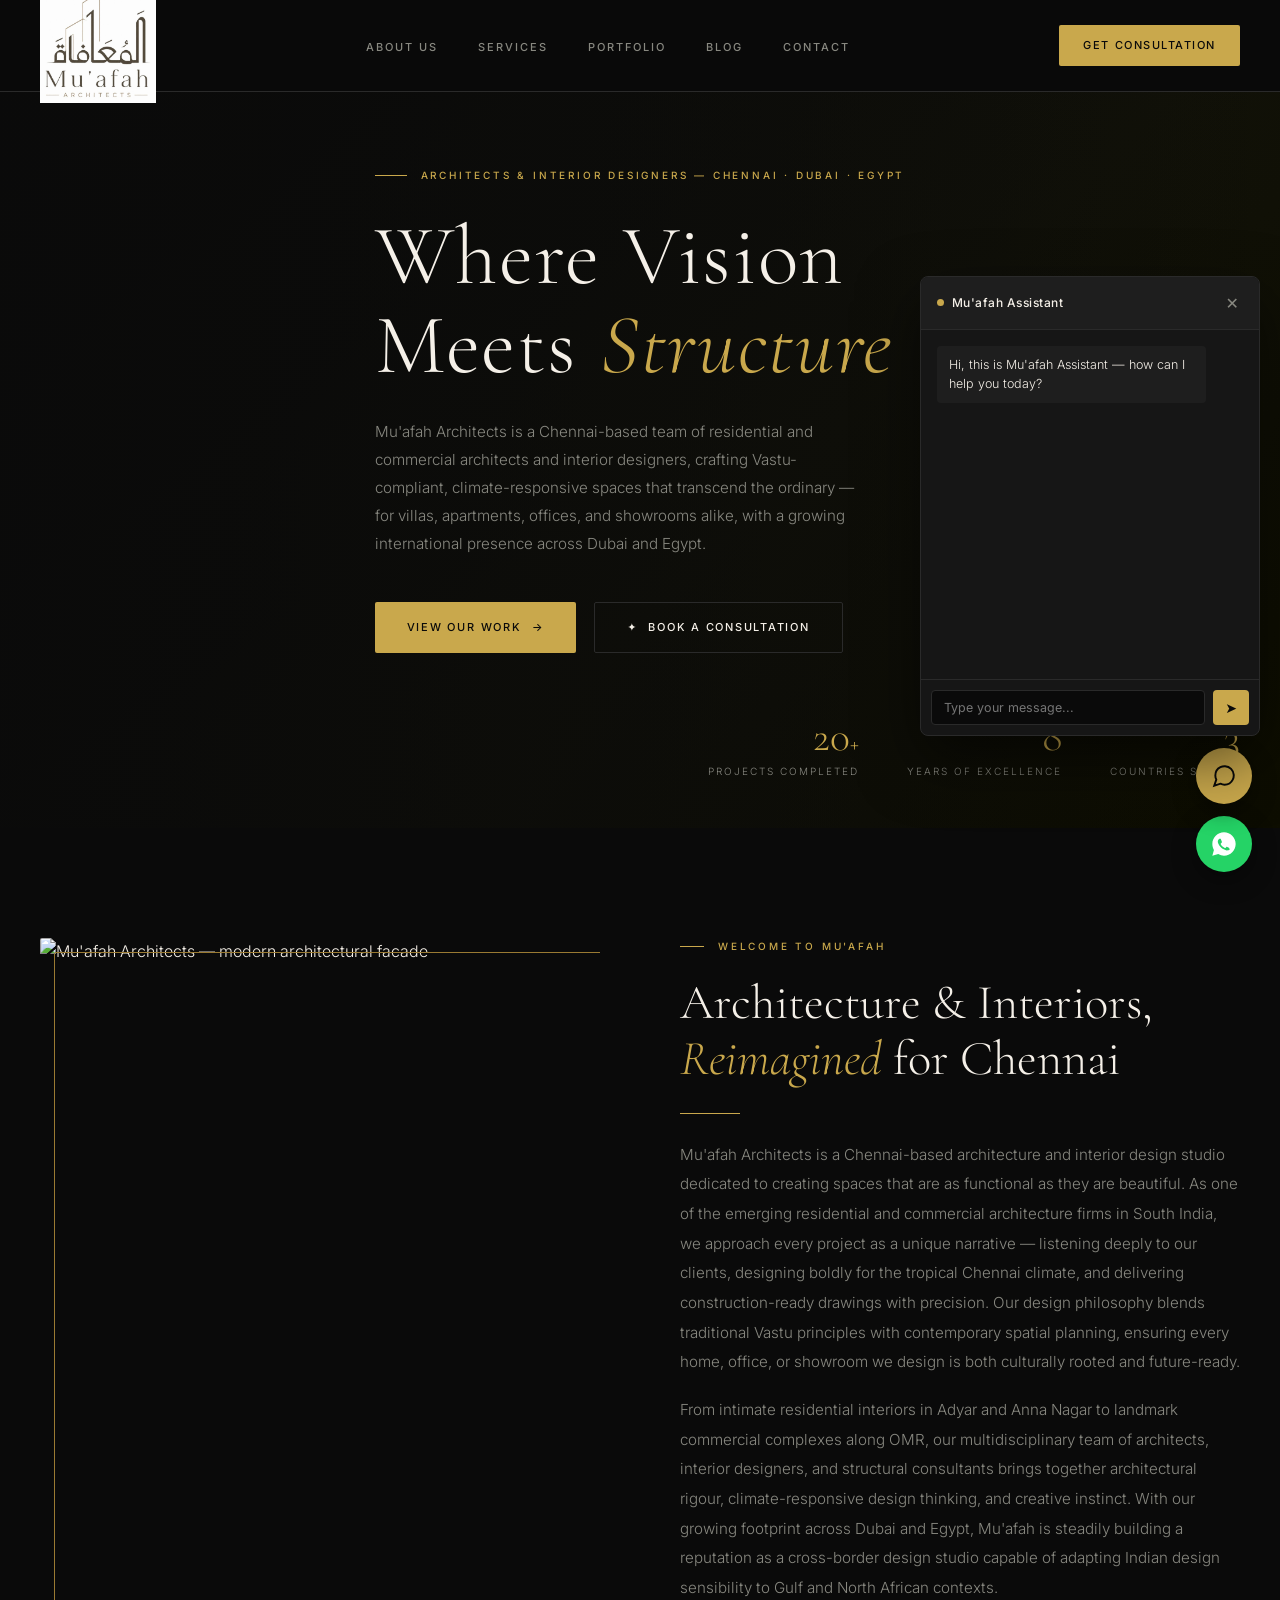
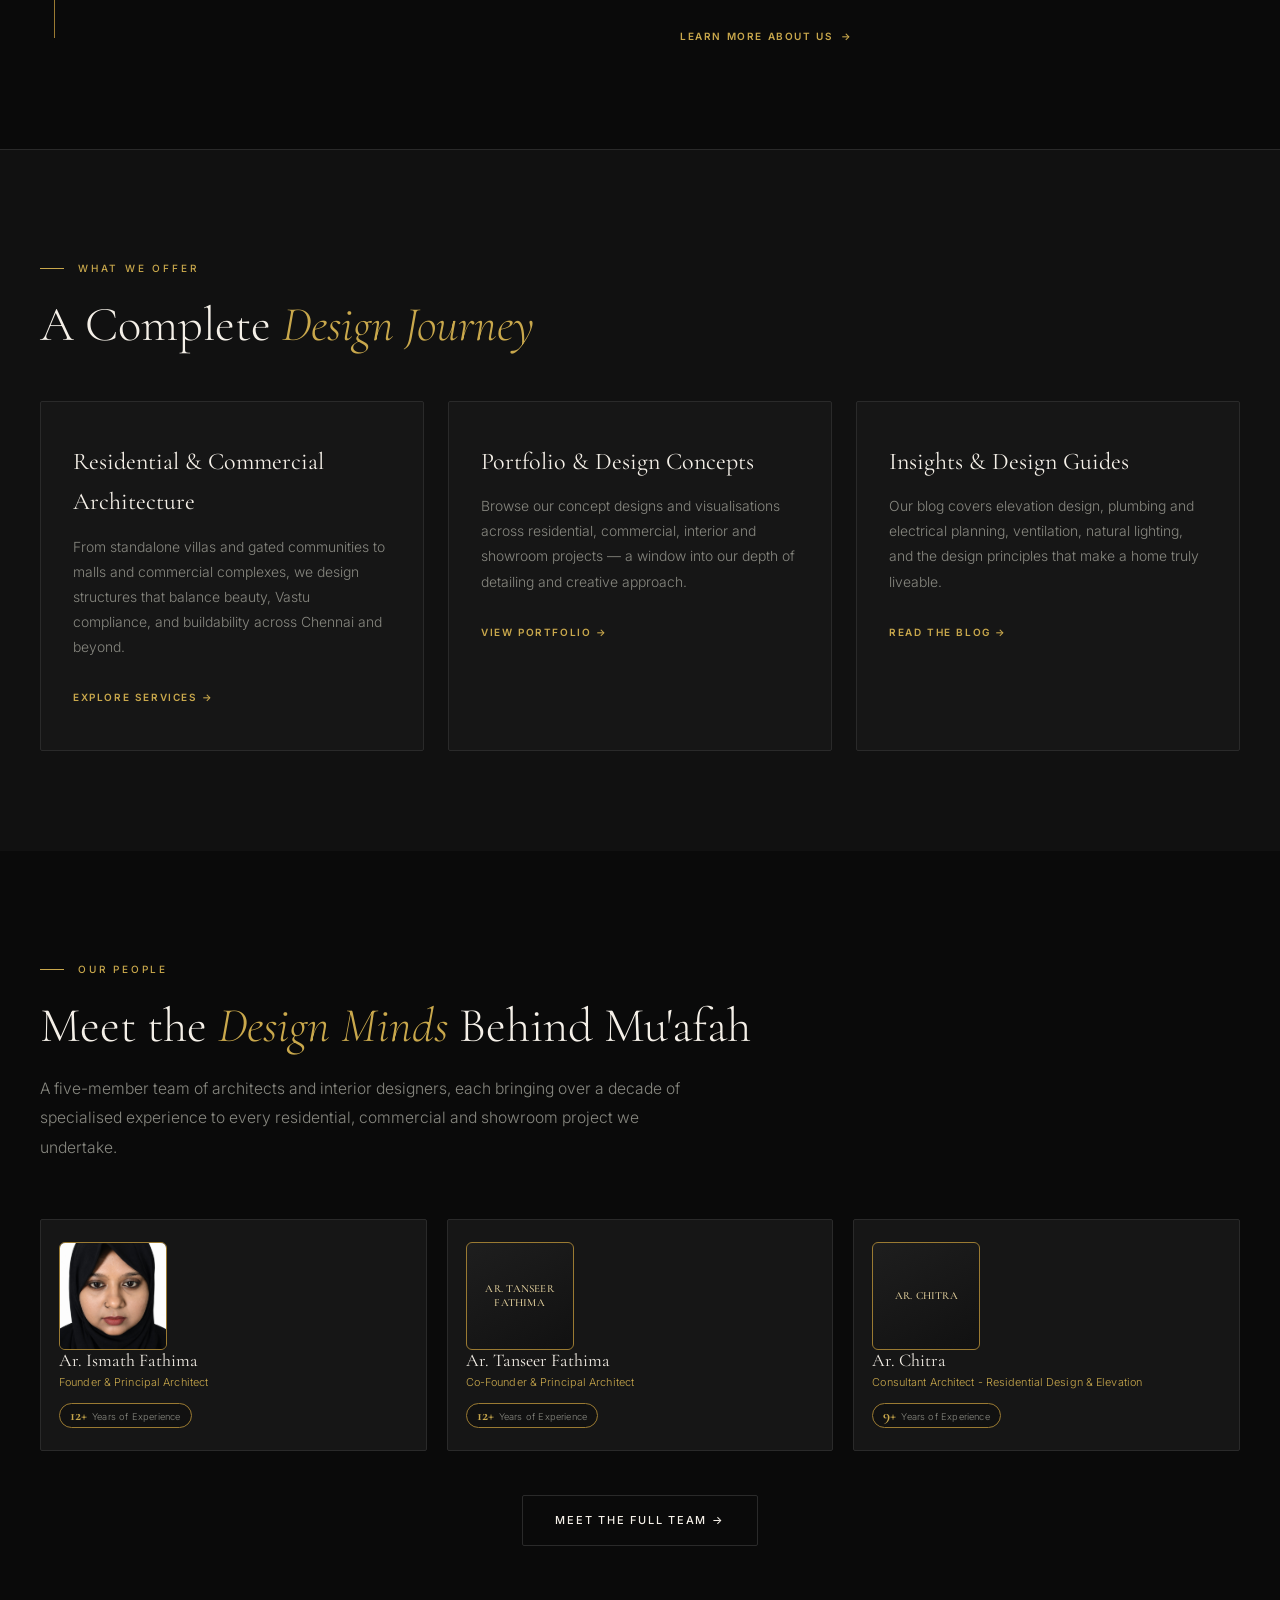
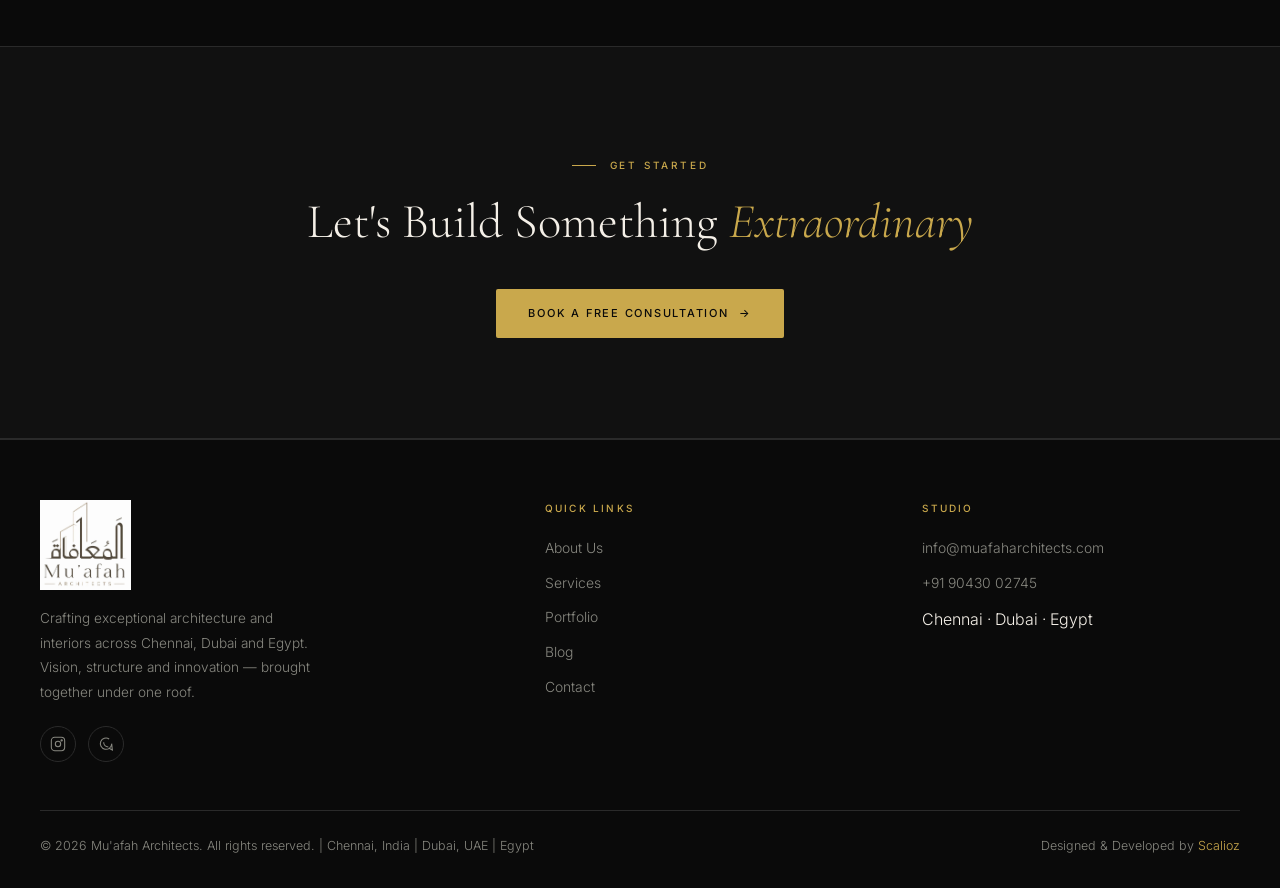
==== commit 303ca8c0: "Update index.html" ====
--- a/index.html
+++ b/index.html
@@ -136,42 +136,30 @@
     <div class="section-eyebrow reveal">Our People</div>
     <h2 class="section-title reveal">Meet the <em>Design Minds</em> Behind Mu'afah</h2>
     <p class="page-sub reveal" style="margin-top:20px">A five-member team of architects and interior designers, each bringing over a decade of specialised experience to every residential, commercial and showroom project we undertake.</p>
-    <div class="team-grid">
+    <div class="team-grid" style="grid-template-columns:repeat(3,1fr)">
       <div class="team-card reveal">
-        <div class="team-card-header">
-          <div class="team-photo-wrap">
-            <img src="assets/team/ismath-fathima.jpeg" alt="Ar. Ismath Fathima - Founder & Principal Architect, Mu'afah Architects Chennai" class="team-photo-img">
-          </div>
-          <div class="team-header-info">
-            <h3 class="team-name">Ar. Ismath Fathima</h3>
-            <p class="team-title">Founder & Principal Architect</p>
-            <div class="team-exp-tag"><strong>12+</strong><p>Years of Experience</p></div>
-          </div>
-        </div>
+        <div class="team-photo-wrap">
+          <img src="assets/team/ismath-fathima.jpeg" alt="Ar. Ismath Fathima - Founder & Principal Architect, Mu'afah Architects Chennai" class="team-photo-img">
+        </div>
+        <h3 class="team-name">Ar. Ismath Fathima</h3>
+        <p class="team-title">Founder & Principal Architect</p>
+        <div class="team-exp-tag"><strong>12+</strong><p>Years of Experience</p></div>
       </div>
       <div class="team-card reveal">
-        <div class="team-card-header">
-          <div class="team-photo-wrap">
-            <div class="team-photo-placeholder"><span>AR. TANSEER FATHIMA</span></div>
-          </div>
-          <div class="team-header-info">
-            <h3 class="team-name">Ar. Tanseer Fathima</h3>
-            <p class="team-title">Co-Founder & Principal Architect</p>
-            <div class="team-exp-tag"><strong>12+</strong><p>Years of Experience</p></div>
-          </div>
-        </div>
+        <div class="team-photo-wrap">
+          <div class="team-photo-placeholder"><span>AR. TANSEER FATHIMA</span></div>
+        </div>
+        <h3 class="team-name">Ar. Tanseer Fathima</h3>
+        <p class="team-title">Co-Founder & Principal Architect</p>
+        <div class="team-exp-tag"><strong>12+</strong><p>Years of Experience</p></div>
       </div>
       <div class="team-card reveal">
-        <div class="team-card-header">
-          <div class="team-photo-wrap">
-            <div class="team-photo-placeholder"><span>AR. CHITRA</span></div>
-          </div>
-          <div class="team-header-info">
-            <h3 class="team-name">Ar. Chitra</h3>
-            <p class="team-title">Consultant Architect - Residential Design & Elevation</p>
-            <div class="team-exp-tag"><strong>9+</strong><p>Years of Experience</p></div>
-          </div>
-        </div>
+        <div class="team-photo-wrap">
+          <div class="team-photo-placeholder"><span>AR. CHITRA</span></div>
+        </div>
+        <h3 class="team-name">Ar. Chitra</h3>
+        <p class="team-title">Consultant Architect - Residential Design & Elevation</p>
+        <div class="team-exp-tag"><strong>9+</strong><p>Years of Experience</p></div>
       </div>
     </div>
     <div style="text-align:center;margin-top:44px">
--- a/assets/style.css
+++ b/assets/style.css
@@ -201,28 +201,31 @@
 
 /* ═══ TEAM ═══ */
 .team-grid { display: grid; grid-template-columns: repeat(5, 1fr); gap: 20px; margin-top: 56px; align-items: start; }
-.team-card { text-align: center; background: var(--card); border: 1px solid var(--divider); border-radius: 2px; padding: 28px 18px; transition: border-color .25s, transform .25s; }
+.team-card { text-align: left; background: var(--card); border: 1px solid var(--divider); border-radius: 2px; padding: 22px 18px; transition: border-color .25s, transform .25s; }
 .team-card:hover { border-color: var(--gold-dim); transform: translateY(-3px); }
-.team-photo-wrap { position: relative; margin: 0 auto 16px; width: 84px; }
+.team-card-header { display: flex; align-items: flex-start; gap: 14px; margin-bottom: 16px; }
+.team-photo-wrap { position: relative; flex-shrink: 0; width: 108px; height: 108px; }
 .team-photo-placeholder {
-  width: 84px; height: 84px; border-radius: 50%; background: linear-gradient(150deg, var(--card2) 0%, var(--black2) 100%);
-  border: 1px solid var(--gold-dim); display: flex; align-items: center; justify-content: center; text-align: center; padding: 6px; margin: 0 auto;
-}
-.team-photo-placeholder span { font-family: var(--font-display); font-size: .62rem; font-weight: 500; color: var(--gold-pale); letter-spacing: .02em; line-height: 1.25; }
-.team-photo-img { width: 84px; height: 84px; border-radius: 50%; object-fit: cover; border: 1px solid var(--gold-dim); display: block; margin: 0 auto; }
+  width: 108px; height: 108px; border-radius: 6px; background: linear-gradient(150deg, var(--card2) 0%, var(--black2) 100%);
+  border: 1px solid var(--gold-dim); display: flex; align-items: center; justify-content: center; text-align: center; padding: 6px;
+}
+.team-photo-placeholder span { font-family: var(--font-display); font-size: .68rem; font-weight: 500; color: var(--gold-pale); letter-spacing: .02em; line-height: 1.3; }
+.team-photo-img { width: 108px; height: 108px; border-radius: 6px; object-fit: cover; border: 1px solid var(--gold-dim); display: block; }
+.team-header-info { display: flex; flex-direction: column; justify-content: flex-start; min-width: 0; }
+.team-name { font-family: var(--font-display); font-size: 1.12rem; font-weight: 400; color: var(--white); margin-bottom: 4px; line-height: 1.2; }
+.team-title { font-size: .68rem; color: var(--gold); letter-spacing: .01em; margin-bottom: 10px; line-height: 1.4; }
 .team-exp-tag {
-  margin: 10px auto 0; background: var(--black2); border: 1px solid var(--gold-dim); border-radius: 20px;
-  padding: 5px 12px; display: inline-flex; align-items: baseline; gap: 5px; width: fit-content;
-}
-.team-exp-tag strong { font-family: var(--font-display); font-size: 1rem; color: var(--gold); line-height: 1; }
+  background: var(--black2); border: 1px solid var(--gold-dim); border-radius: 20px;
+  padding: 4px 10px; display: inline-flex; align-items: baseline; gap: 5px; width: fit-content;
+}
+.team-exp-tag strong { font-family: var(--font-display); font-size: .95rem; color: var(--gold); line-height: 1; }
 .team-exp-tag p { font-size: .58rem; color: var(--muted); letter-spacing: .02em; line-height: 1.2; margin: 0; }
-.team-name { font-family: var(--font-display); font-size: 1.15rem; font-weight: 400; color: var(--white); margin-bottom: 3px; }
-.team-title { font-size: .68rem; color: var(--gold); letter-spacing: .01em; margin-bottom: 12px; line-height: 1.4; }
-.team-desc { font-size: .76rem; color: var(--muted); line-height: 1.7; margin-bottom: 12px; text-align: left; }
-.team-tags { display: flex; flex-wrap: wrap; gap: 6px; justify-content: center; }
+.team-desc { font-size: .78rem; color: var(--muted); line-height: 1.7; margin-bottom: 12px; }
+.team-tags { display: flex; flex-wrap: wrap; gap: 6px; }
 .team-tag { font-size: 8px; font-weight: 500; letter-spacing: .04em; text-transform: uppercase; color: var(--gold-dim); border: 1px solid var(--divider); padding: 5px 8px; border-radius: 1px; }
-@media(max-width:1200px){ .team-grid { grid-template-columns: repeat(3, 1fr); } }
-@media(max-width:640px){ .team-grid { grid-template-columns: 1fr; } }
+@media(max-width:1400px){ .team-grid { grid-template-columns: repeat(3, 1fr); } }
+@media(max-width:900px){ .team-grid { grid-template-columns: repeat(2, 1fr); } }
+@media(max-width:560px){ .team-grid { grid-template-columns: 1fr; } .team-card-header { flex-direction: column; } }
 
 /* ═══ SERVICES ═══ */
 .svc-block { margin-bottom: 88px; }
@@ -287,12 +290,16 @@
 
 /* ═══ BLOG ═══ */
 .blog-grid { display: grid; grid-template-columns: repeat(2, 1fr); gap: 32px; margin-top: 50px; }
-.blog-card { background: var(--card); border: 1px solid var(--divider); border-radius: 2px; padding: 40px; transition: border-color .25s; }
+.blog-card { background: var(--card); border: 1px solid var(--divider); border-radius: 2px; overflow: hidden; transition: border-color .25s; }
 .blog-card:hover { border-color: var(--gold-dim); }
+.blog-card-img { aspect-ratio: 16/9; overflow: hidden; }
+.blog-card-img img { width: 100%; height: 100%; object-fit: cover; transition: transform .5s var(--ease); }
+.blog-card:hover .blog-card-img img { transform: scale(1.05); }
+.blog-card-content { padding: 36px 40px 40px; }
 .blog-card .cat-tag { font-size: 10px; font-weight: 600; letter-spacing: .16em; text-transform: uppercase; color: var(--gold); margin-bottom: 16px; display: block; }
 .blog-card h3 { font-family: var(--font-display); font-size: 1.8rem; font-weight: 400; color: var(--white); margin-bottom: 16px; }
 .blog-card .body-text p { font-size: .88rem; }
-@media(max-width:900px){ .blog-grid { grid-template-columns: 1fr; } }
+@media(max-width:900px){ .blog-grid { grid-template-columns: 1fr; } .blog-card-content { padding: 30px 26px 34px; } }
 
 /* ═══ CONTACT ═══ */
 .contact-grid { display: grid; grid-template-columns: 1fr 1.2fr; gap: 80px; align-items: start; }
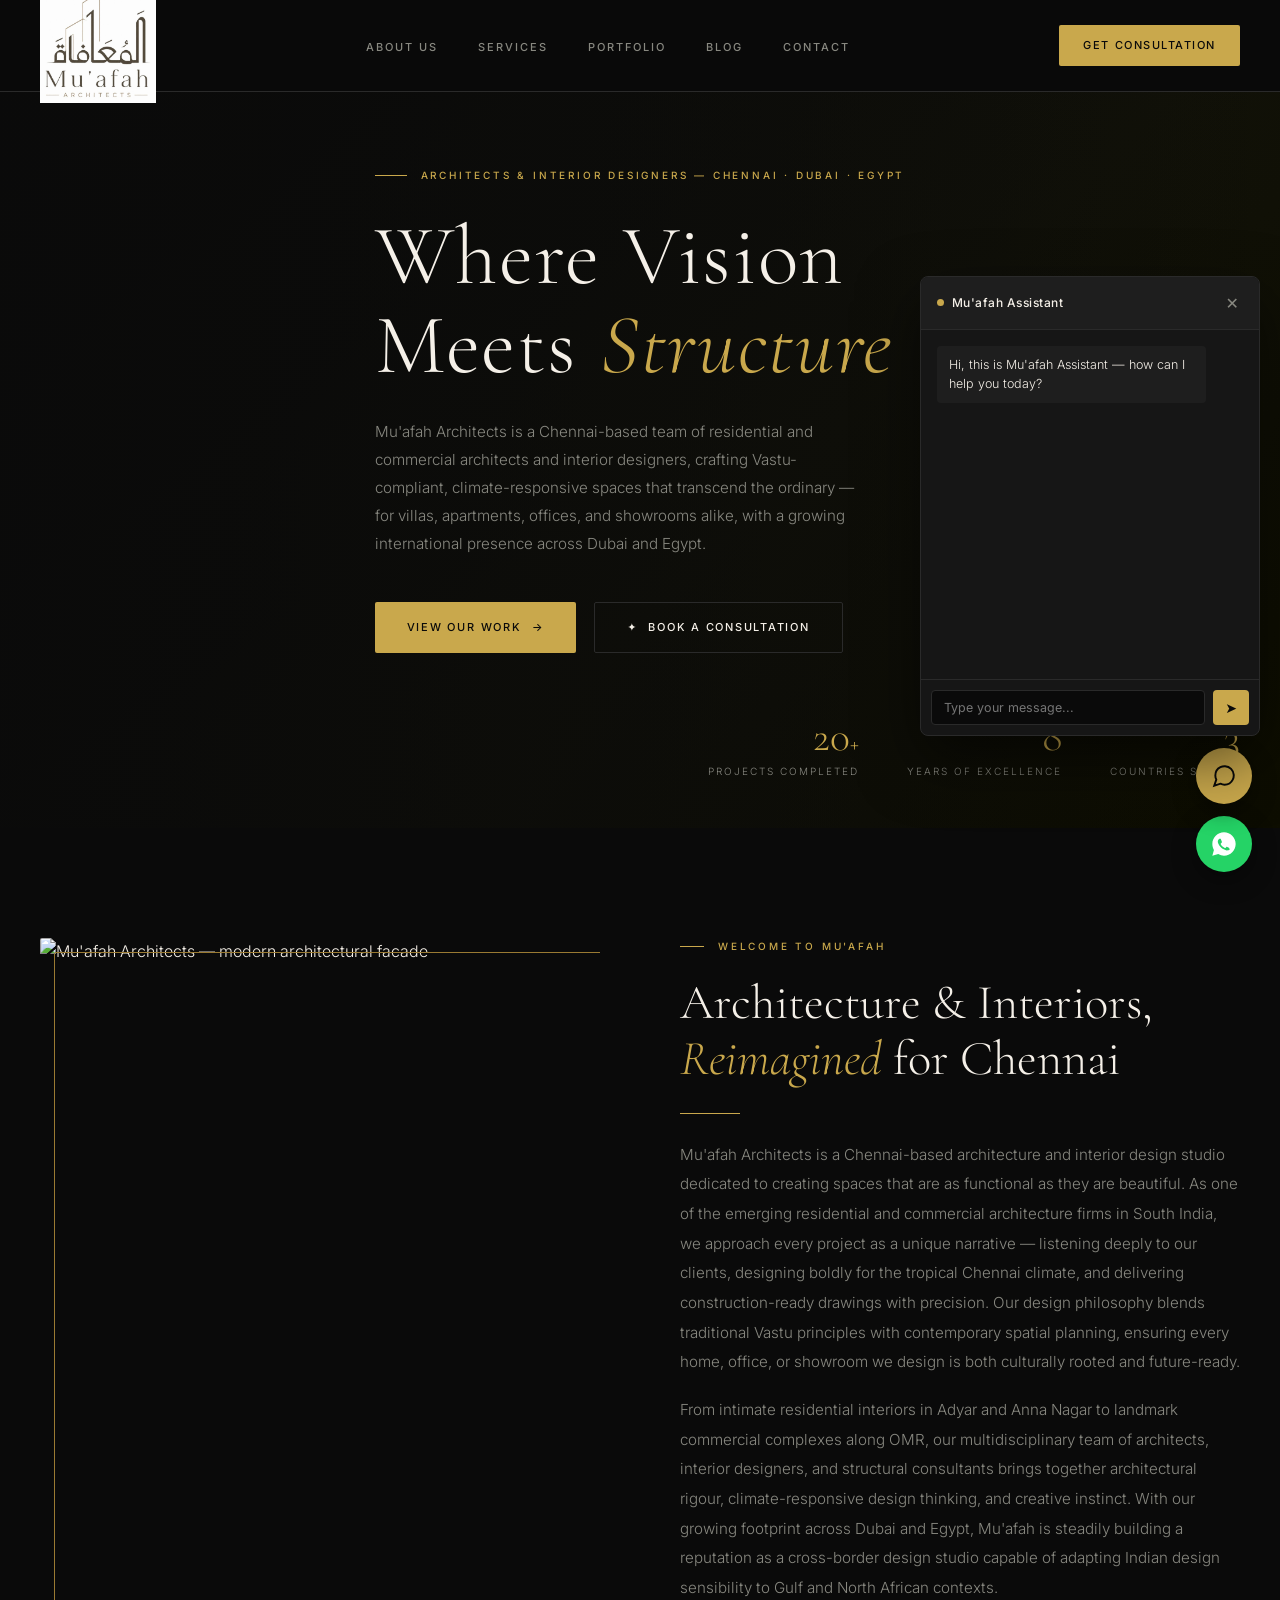
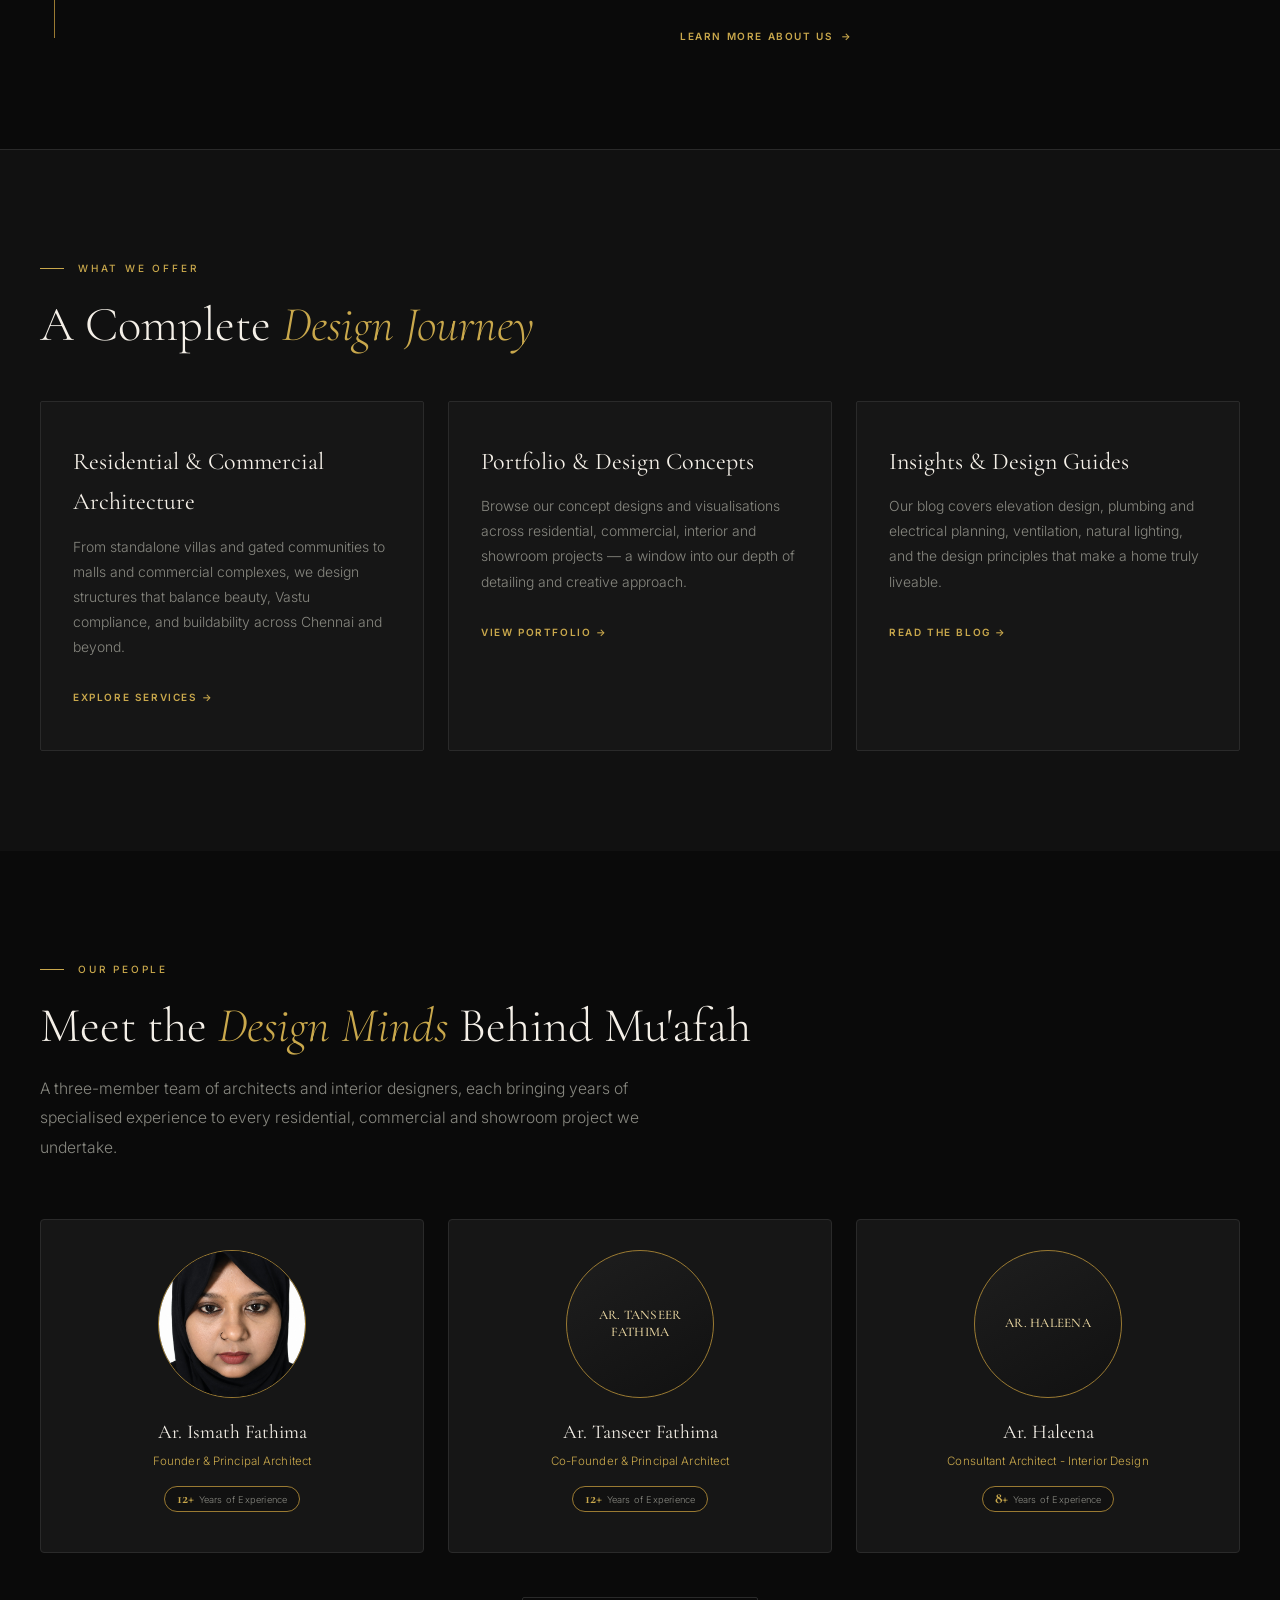
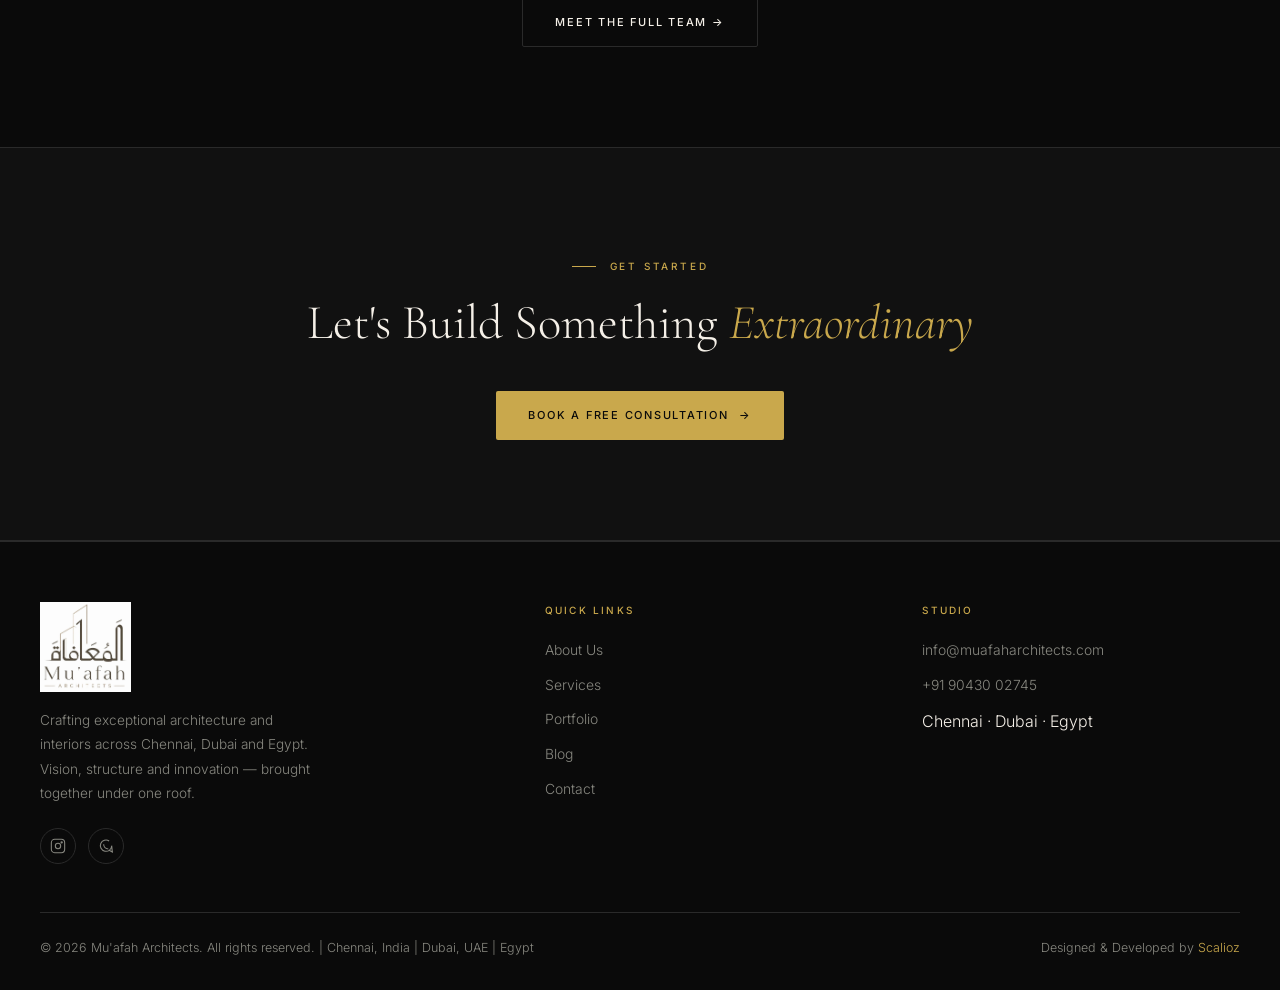
==== commit fe111a12: "Update team description and member details" ====
--- a/index.html
+++ b/index.html
@@ -135,7 +135,7 @@
   <div class="container">
     <div class="section-eyebrow reveal">Our People</div>
     <h2 class="section-title reveal">Meet the <em>Design Minds</em> Behind Mu'afah</h2>
-    <p class="page-sub reveal" style="margin-top:20px">A five-member team of architects and interior designers, each bringing over a decade of specialised experience to every residential, commercial and showroom project we undertake.</p>
+    <p class="page-sub reveal" style="margin-top:20px">A three-member team of architects and interior designers, each bringing years of specialised experience to every residential, commercial and showroom project we undertake.</p>
     <div class="team-grid" style="grid-template-columns:repeat(3,1fr)">
       <div class="team-card reveal">
         <div class="team-photo-wrap">
@@ -155,11 +155,11 @@
       </div>
       <div class="team-card reveal">
         <div class="team-photo-wrap">
-          <div class="team-photo-placeholder"><span>AR. CHITRA</span></div>
-        </div>
-        <h3 class="team-name">Ar. Chitra</h3>
-        <p class="team-title">Consultant Architect - Residential Design & Elevation</p>
-        <div class="team-exp-tag"><strong>9+</strong><p>Years of Experience</p></div>
+          <div class="team-photo-placeholder"><span>AR. HALEENA</span></div>
+        </div>
+        <h3 class="team-name">Ar. Haleena</h3>
+        <p class="team-title">Consultant Architect - Interior Design</p>
+        <div class="team-exp-tag"><strong>8+</strong><p>Years of Experience</p></div>
       </div>
     </div>
     <div style="text-align:center;margin-top:44px">
--- a/assets/style.css
+++ b/assets/style.css
@@ -19,7 +19,7 @@
 }
 
 *, *::before, *::after { box-sizing: border-box; margin: 0; padding: 0; }
-html { scroll-behavior: smooth; font-size: 16px; }
+html { scroll-behavior: smooth; font-size: 16px; overflow-x: hidden; max-width: 100%; }
 body {
   background: var(--black);
   color: var(--white);
@@ -27,6 +27,7 @@
   font-weight: 300;
   line-height: 1.7;
   overflow-x: hidden;
+  max-width: 100%;
 }
 img { display: block; width: 100%; height: 100%; object-fit: cover; }
 a { color: inherit; text-decoration: none; }
@@ -200,32 +201,62 @@
 @media(max-width:900px){ .vm-grid { grid-template-columns: 1fr; } }
 
 /* ═══ TEAM ═══ */
-.team-grid { display: grid; grid-template-columns: repeat(5, 1fr); gap: 20px; margin-top: 56px; align-items: start; }
-.team-card { text-align: left; background: var(--card); border: 1px solid var(--divider); border-radius: 2px; padding: 22px 18px; transition: border-color .25s, transform .25s; }
+.team-grid { display: grid; grid-template-columns: repeat(5, 1fr); gap: 24px; margin-top: 56px; align-items: start; }
+.team-card { text-align: center; background: var(--card); border: 1px solid var(--divider); border-radius: 4px; padding: 30px 20px 26px; transition: border-color .25s, transform .25s; }
 .team-card:hover { border-color: var(--gold-dim); transform: translateY(-3px); }
-.team-card-header { display: flex; align-items: flex-start; gap: 14px; margin-bottom: 16px; }
-.team-photo-wrap { position: relative; flex-shrink: 0; width: 108px; height: 108px; }
+.team-photo-wrap { width: 148px; height: 148px; margin: 0 auto 18px; }
 .team-photo-placeholder {
-  width: 108px; height: 108px; border-radius: 6px; background: linear-gradient(150deg, var(--card2) 0%, var(--black2) 100%);
-  border: 1px solid var(--gold-dim); display: flex; align-items: center; justify-content: center; text-align: center; padding: 6px;
-}
-.team-photo-placeholder span { font-family: var(--font-display); font-size: .68rem; font-weight: 500; color: var(--gold-pale); letter-spacing: .02em; line-height: 1.3; }
-.team-photo-img { width: 108px; height: 108px; border-radius: 6px; object-fit: cover; border: 1px solid var(--gold-dim); display: block; }
-.team-header-info { display: flex; flex-direction: column; justify-content: flex-start; min-width: 0; }
-.team-name { font-family: var(--font-display); font-size: 1.12rem; font-weight: 400; color: var(--white); margin-bottom: 4px; line-height: 1.2; }
-.team-title { font-size: .68rem; color: var(--gold); letter-spacing: .01em; margin-bottom: 10px; line-height: 1.4; }
+  width: 148px; height: 148px; border-radius: 50%; background: linear-gradient(150deg, var(--card2) 0%, var(--black2) 100%);
+  border: 1px solid var(--gold-dim); display: flex; align-items: center; justify-content: center; text-align: center; padding: 10px;
+}
+.team-photo-placeholder span { font-family: var(--font-display); font-size: .82rem; font-weight: 500; color: var(--gold-pale); letter-spacing: .02em; line-height: 1.3; }
+.team-photo-img { width: 148px; height: 148px; border-radius: 50%; object-fit: cover; border: 1px solid var(--gold-dim); display: block; }
+.team-name { font-family: var(--font-display); font-size: 1.22rem; font-weight: 400; color: var(--white); margin-bottom: 4px; }
+.team-title { font-size: .72rem; color: var(--gold); letter-spacing: .01em; margin-bottom: 6px; line-height: 1.4; min-height: 2.2em; }
 .team-exp-tag {
-  background: var(--black2); border: 1px solid var(--gold-dim); border-radius: 20px;
-  padding: 4px 10px; display: inline-flex; align-items: baseline; gap: 5px; width: fit-content;
+  margin: 0 auto 14px; background: var(--black2); border: 1px solid var(--gold-dim); border-radius: 20px;
+  padding: 4px 12px; display: inline-flex; align-items: baseline; gap: 5px; width: fit-content;
 }
 .team-exp-tag strong { font-family: var(--font-display); font-size: .95rem; color: var(--gold); line-height: 1; }
 .team-exp-tag p { font-size: .58rem; color: var(--muted); letter-spacing: .02em; line-height: 1.2; margin: 0; }
-.team-desc { font-size: .78rem; color: var(--muted); line-height: 1.7; margin-bottom: 12px; }
-.team-tags { display: flex; flex-wrap: wrap; gap: 6px; }
-.team-tag { font-size: 8px; font-weight: 500; letter-spacing: .04em; text-transform: uppercase; color: var(--gold-dim); border: 1px solid var(--divider); padding: 5px 8px; border-radius: 1px; }
+.team-short-desc {
+  font-size: .78rem; color: var(--muted); line-height: 1.65; margin-bottom: 16px;
+  display: -webkit-box; -webkit-line-clamp: 3; -webkit-box-orient: vertical; overflow: hidden;
+}
+.team-more-btn {
+  font-size: 10px; font-weight: 600; letter-spacing: .12em; text-transform: uppercase; color: var(--gold);
+  border: 1px solid var(--gold-dim); border-radius: 20px; padding: 8px 18px; background: none; cursor: pointer;
+  transition: background .2s, color .2s;
+}
+.team-more-btn:hover { background: var(--gold); color: var(--black); }
 @media(max-width:1400px){ .team-grid { grid-template-columns: repeat(3, 1fr); } }
 @media(max-width:900px){ .team-grid { grid-template-columns: repeat(2, 1fr); } }
-@media(max-width:560px){ .team-grid { grid-template-columns: 1fr; } .team-card-header { flex-direction: column; } }
+@media(max-width:560px){ .team-grid { grid-template-columns: 1fr; } }
+
+/* ═══ TEAM PROFILE MODAL ═══ */
+#team-modal { display: none; position: fixed; inset: 0; z-index: 3000; background: rgba(0,0,0,.92); backdrop-filter: blur(10px); align-items: center; justify-content: center; padding: 24px; }
+#team-modal.open { display: flex; }
+.team-modal-inner { background: var(--black2); border: 1px solid var(--divider); border-radius: 4px; max-width: 760px; width: 100%; max-height: 88vh; overflow-y: auto; position: relative; }
+#team-modal-close {
+  position: absolute; top: 16px; right: 16px; z-index: 5; width: 36px; height: 36px; border-radius: 50%;
+  background: rgba(10,10,10,.85); color: var(--white); font-size: 1.1rem; display: flex; align-items: center; justify-content: center; transition: background .2s;
+}
+#team-modal-close:hover { background: var(--gold); color: var(--black); }
+.tm-body { padding: 48px 44px; display: grid; grid-template-columns: 200px 1fr; gap: 36px; align-items: start; }
+.tm-photo img { width: 200px; height: 200px; border-radius: 50%; object-fit: cover; border: 1px solid var(--gold-dim); display: block; }
+.team-modal-placeholder {
+  width: 200px; height: 200px; border-radius: 50%; background: linear-gradient(150deg, var(--card2) 0%, var(--black2) 100%);
+  border: 1px solid var(--gold-dim); display: flex; align-items: center; justify-content: center; text-align: center; padding: 12px;
+}
+.team-modal-placeholder span { font-family: var(--font-display); font-size: 1rem; font-weight: 500; color: var(--gold-pale); letter-spacing: .02em; line-height: 1.3; }
+.tm-name { font-family: var(--font-display); font-size: 2rem; font-weight: 400; color: var(--white); margin-bottom: 8px; }
+.tm-title { font-size: .88rem; color: var(--gold); letter-spacing: .01em; margin-bottom: 14px; }
+.tm-exp { display: inline-flex; align-items: baseline; gap: 6px; background: var(--card); border: 1px solid var(--gold-dim); border-radius: 20px; padding: 6px 16px; font-size: .78rem; color: var(--muted); margin-bottom: 22px; }
+.tm-exp strong { font-family: var(--font-display); color: var(--gold); font-size: 1rem; }
+.tm-bio { font-size: .92rem; color: var(--muted); line-height: 1.9; margin-bottom: 22px; }
+.tm-tags { display: flex; flex-wrap: wrap; gap: 8px; }
+.team-tag { font-size: 9px; font-weight: 500; letter-spacing: .06em; text-transform: uppercase; color: var(--gold-dim); border: 1px solid var(--divider); padding: 6px 11px; border-radius: 20px; }
+@media(max-width:640px){ .tm-body { grid-template-columns: 1fr; text-align: center; } .tm-photo { display: flex; justify-content: center; } .tm-tags { justify-content: center; } .tm-exp { margin-left: auto; margin-right: auto; } }
 
 /* ═══ SERVICES ═══ */
 .svc-block { margin-bottom: 88px; }
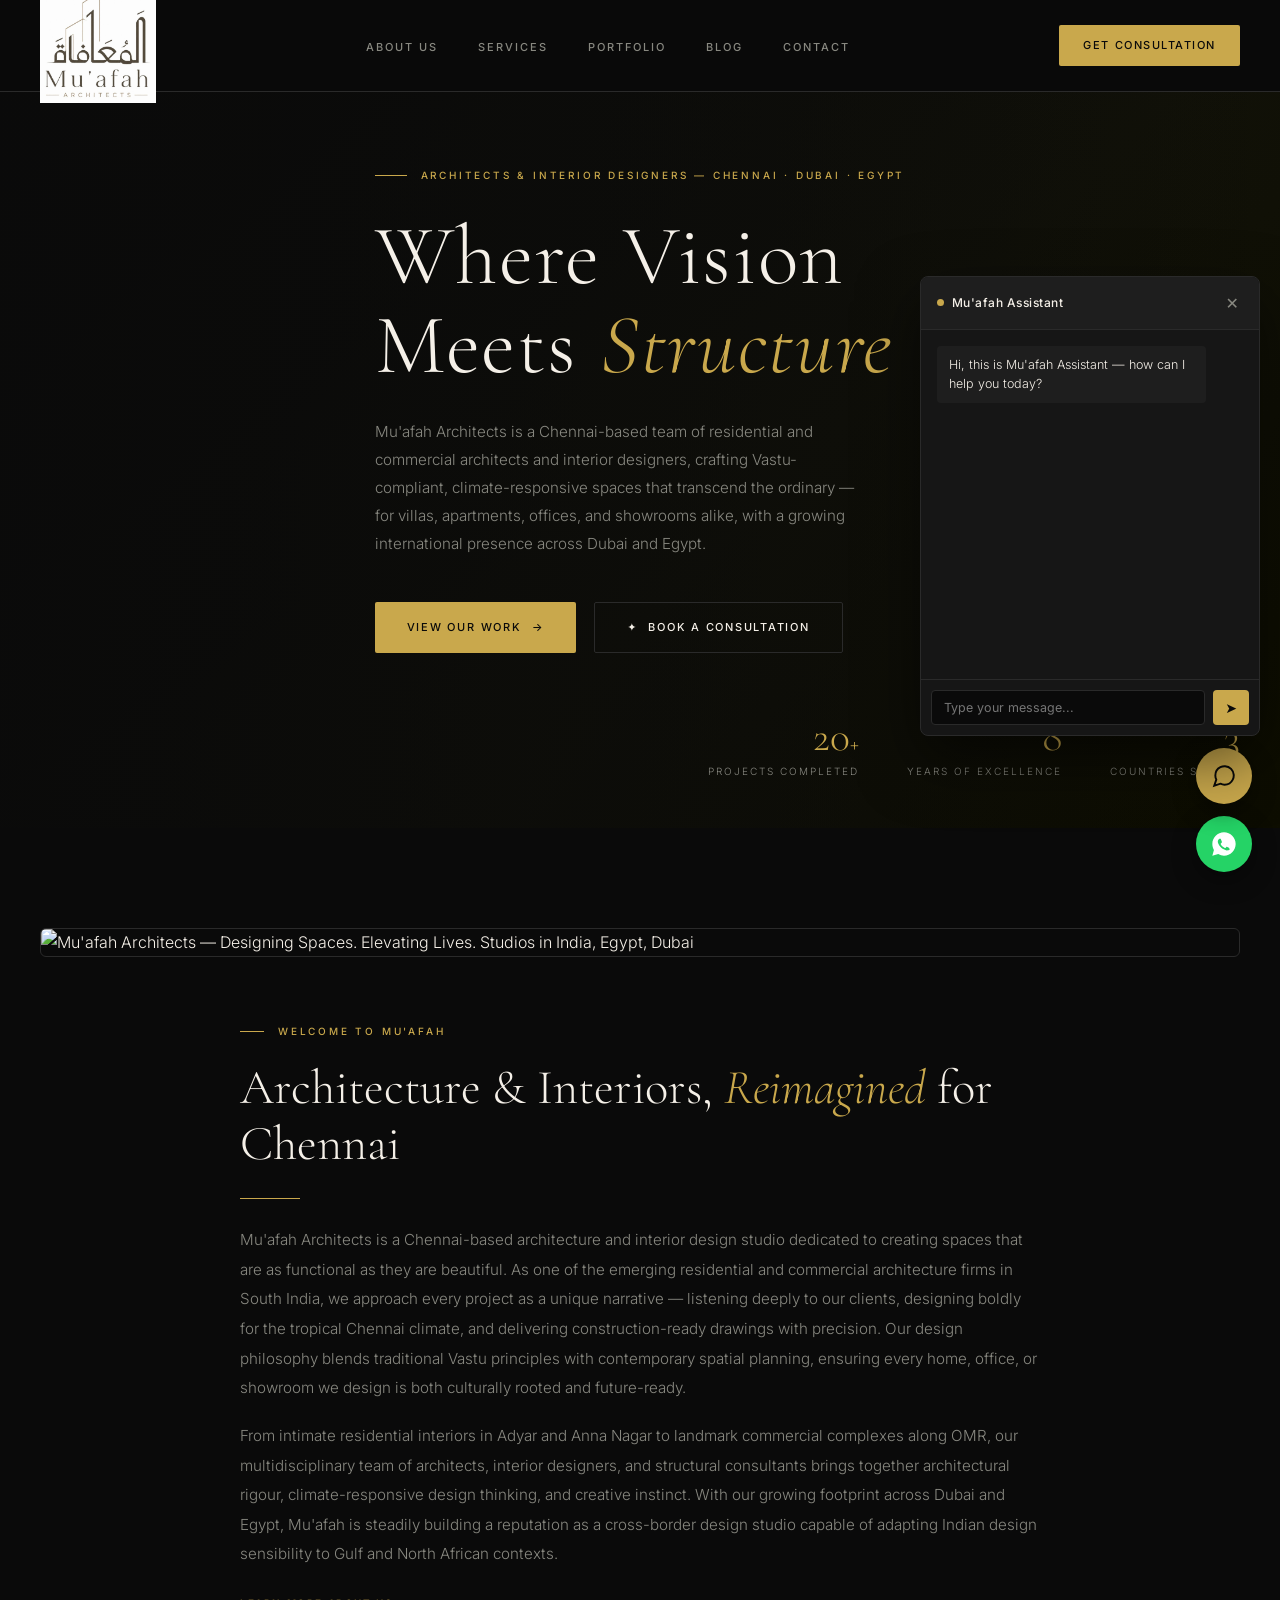
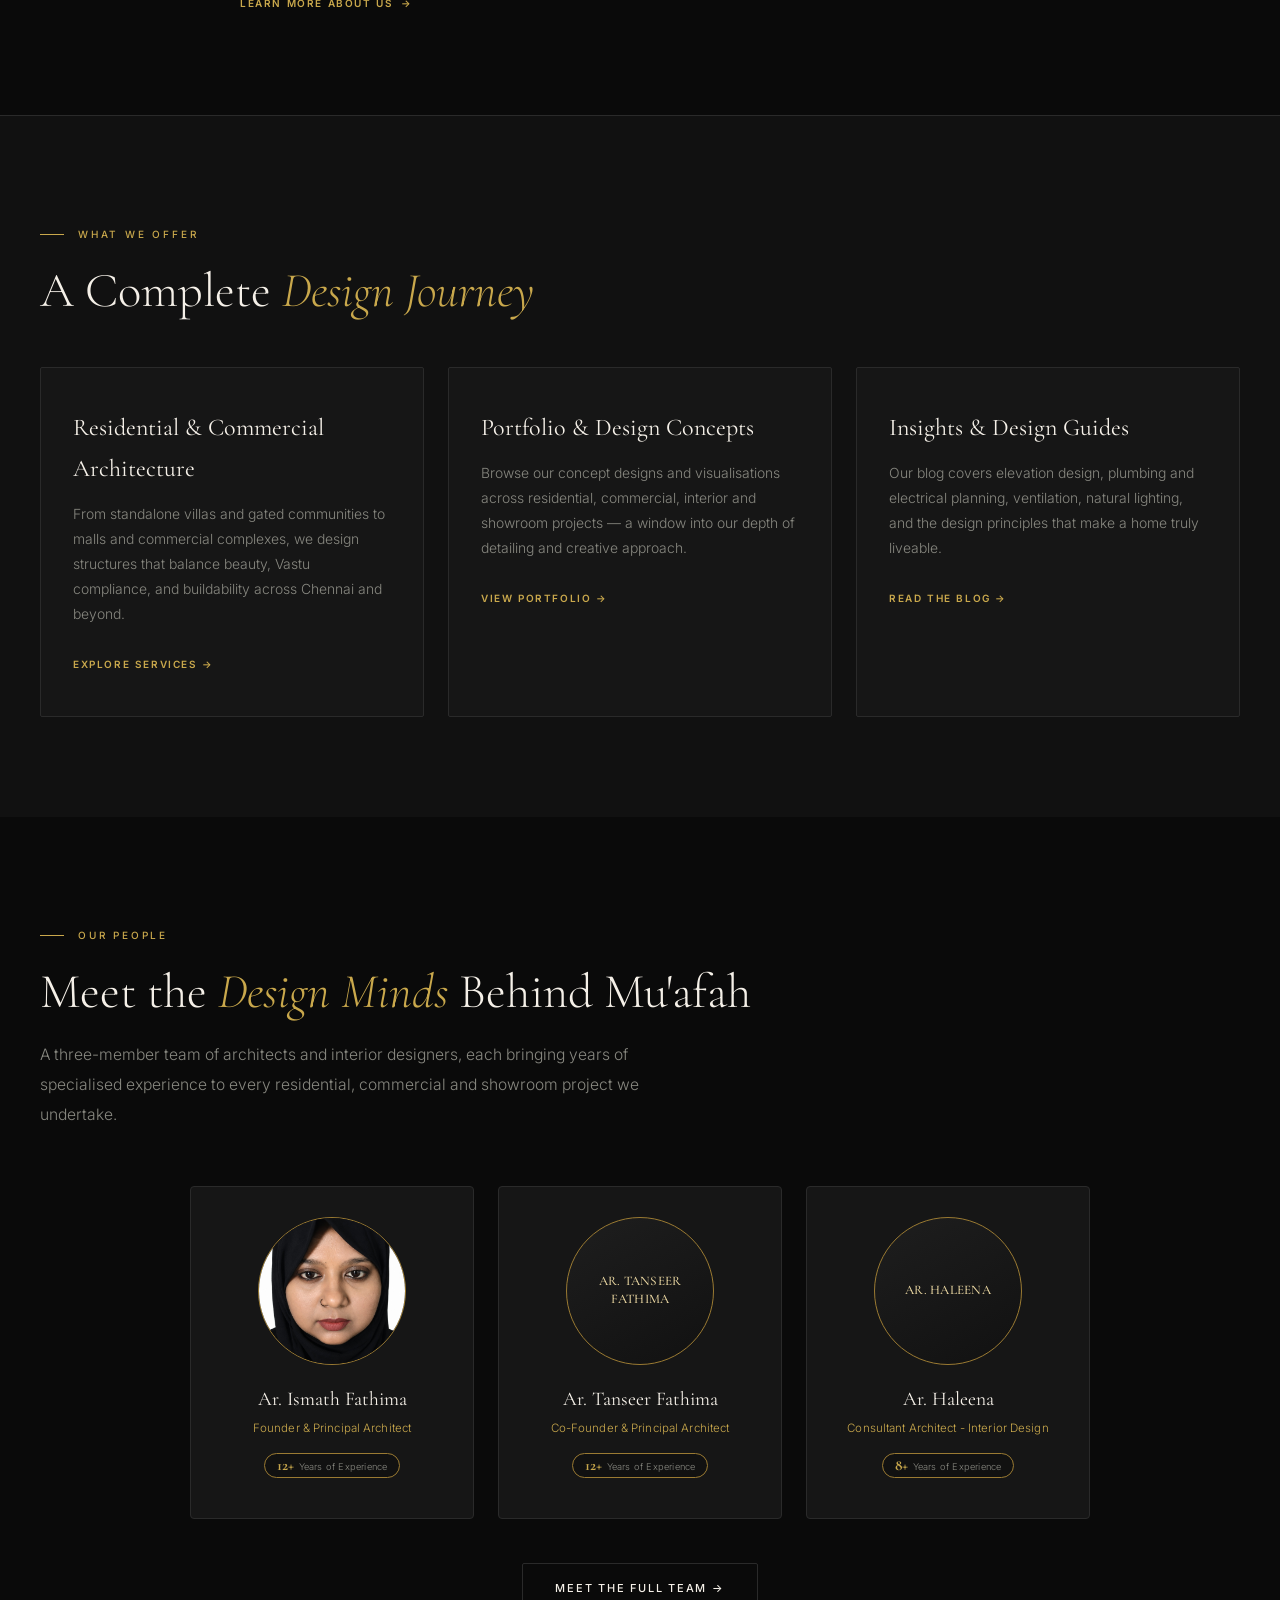
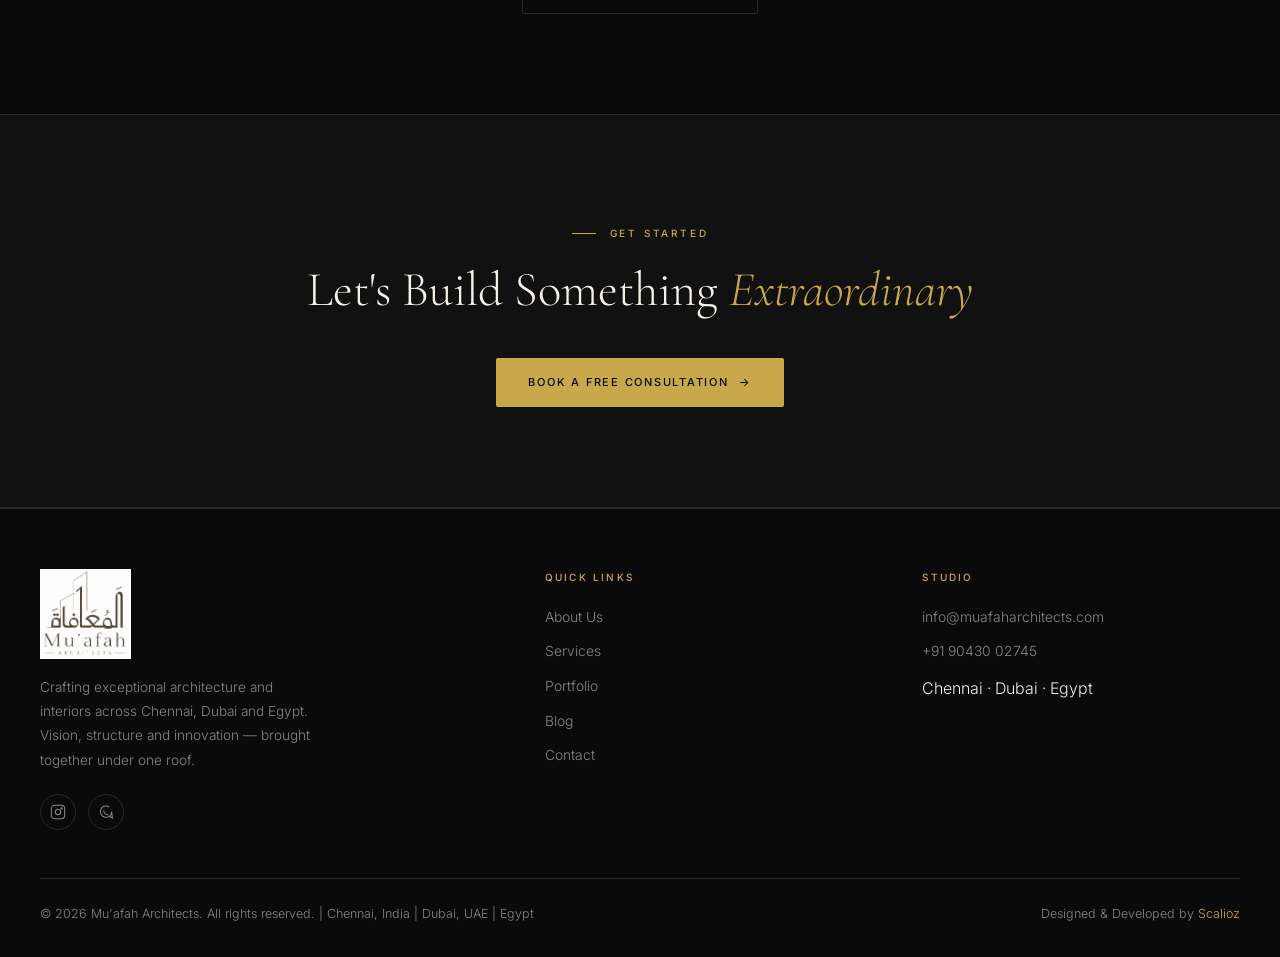
==== commit 732e7d3d: "Revise intro section image and layout Updated image source and styling in the intro section." ====
--- a/index.html
+++ b/index.html
@@ -87,10 +87,10 @@
 <!-- ═══ INTRO ═══ -->
 <section id="intro">
   <div class="container">
-    <div class="about-grid">
-      <div class="about-img-wrap reveal">
-        <img src="https://images.unsplash.com/photo-1487958449943-2429e8be8625?w=700&q=80&auto=format&fit=crop" alt="Mu'afah Architects — modern architectural facade" loading="lazy">
-      </div>
+    <div class="reveal" style="border-radius:6px;overflow:hidden;margin-bottom:56px;border:1px solid var(--divider)">
+      <img src="assets/brand/muafah-banner.jpg" alt="Mu'afah Architects — Designing Spaces. Elevating Lives. Studios in India, Egypt, Dubai" loading="lazy" style="width:100%;height:auto;display:block">
+    </div>
+    <div class="about-grid" style="grid-template-columns:1fr;max-width:800px;margin:0 auto">
       <div class="reveal">
         <div class="section-eyebrow">Welcome to Mu'afah</div>
         <h2 class="section-title">Architecture & Interiors, <em>Reimagined</em> for Chennai</h2>
--- a/assets/style.css
+++ b/assets/style.css
@@ -201,7 +201,7 @@
 @media(max-width:900px){ .vm-grid { grid-template-columns: 1fr; } }
 
 /* ═══ TEAM ═══ */
-.team-grid { display: grid; grid-template-columns: repeat(5, 1fr); gap: 24px; margin-top: 56px; align-items: start; }
+.team-grid { display: grid; grid-template-columns: repeat(3, 1fr); gap: 24px; margin-top: 56px; align-items: start; max-width: 900px; margin-left: auto; margin-right: auto; }
 .team-card { text-align: center; background: var(--card); border: 1px solid var(--divider); border-radius: 4px; padding: 30px 20px 26px; transition: border-color .25s, transform .25s; }
 .team-card:hover { border-color: var(--gold-dim); transform: translateY(-3px); }
 .team-photo-wrap { width: 148px; height: 148px; margin: 0 auto 18px; }
@@ -323,14 +323,39 @@
 .blog-grid { display: grid; grid-template-columns: repeat(2, 1fr); gap: 32px; margin-top: 50px; }
 .blog-card { background: var(--card); border: 1px solid var(--divider); border-radius: 2px; overflow: hidden; transition: border-color .25s; }
 .blog-card:hover { border-color: var(--gold-dim); }
-.blog-card-img { aspect-ratio: 16/9; overflow: hidden; }
-.blog-card-img img { width: 100%; height: 100%; object-fit: cover; transition: transform .5s var(--ease); }
+.blog-card-img { aspect-ratio: 3/2; overflow: hidden; background: var(--black2); }
+.blog-card-img img { width: 100%; height: 100%; object-fit: cover; object-position: center; transition: transform .5s var(--ease); }
 .blog-card:hover .blog-card-img img { transform: scale(1.05); }
-.blog-card-content { padding: 36px 40px 40px; }
-.blog-card .cat-tag { font-size: 10px; font-weight: 600; letter-spacing: .16em; text-transform: uppercase; color: var(--gold); margin-bottom: 16px; display: block; }
-.blog-card h3 { font-family: var(--font-display); font-size: 1.8rem; font-weight: 400; color: var(--white); margin-bottom: 16px; }
-.blog-card .body-text p { font-size: .88rem; }
-@media(max-width:900px){ .blog-grid { grid-template-columns: 1fr; } .blog-card-content { padding: 30px 26px 34px; } }
+.blog-card-content { padding: 32px 36px 36px; }
+.blog-card .cat-tag { font-size: 10px; font-weight: 600; letter-spacing: .16em; text-transform: uppercase; color: var(--gold); margin-bottom: 14px; display: block; }
+.blog-card h3 { font-family: var(--font-display); font-size: 1.6rem; font-weight: 400; color: var(--white); margin-bottom: 14px; line-height: 1.25; }
+.blog-excerpt {
+  font-size: .87rem; color: var(--muted); line-height: 1.8; margin-bottom: 22px;
+  display: -webkit-box; -webkit-line-clamp: 4; -webkit-box-orient: vertical; overflow: hidden;
+}
+.blog-read-more {
+  font-size: 10px; font-weight: 600; letter-spacing: .14em; text-transform: uppercase; color: var(--gold);
+  border: 1px solid var(--gold-dim); border-radius: 20px; padding: 9px 20px; background: none; cursor: pointer;
+  transition: background .2s, color .2s;
+}
+.blog-read-more:hover { background: var(--gold); color: var(--black); }
+@media(max-width:900px){ .blog-grid { grid-template-columns: 1fr; } .blog-card-content { padding: 28px 24px 32px; } }
+
+/* ═══ BLOG ARTICLE MODAL ═══ */
+#blog-modal { display: none; position: fixed; inset: 0; z-index: 3000; background: rgba(0,0,0,.92); backdrop-filter: blur(10px); align-items: center; justify-content: center; padding: 24px; }
+#blog-modal.open { display: flex; }
+.blog-modal-inner { background: var(--black2); border: 1px solid var(--divider); border-radius: 4px; max-width: 760px; width: 100%; max-height: 88vh; overflow-y: auto; position: relative; }
+#blog-modal-close {
+  position: absolute; top: 16px; right: 16px; z-index: 5; width: 36px; height: 36px; border-radius: 50%;
+  background: rgba(10,10,10,.85); color: var(--white); font-size: 1.1rem; display: flex; align-items: center; justify-content: center; transition: background .2s;
+}
+#blog-modal-close:hover { background: var(--gold); color: var(--black); }
+.bm-hero { aspect-ratio: 3/2; overflow: hidden; }
+.bm-hero img { width: 100%; height: 100%; object-fit: cover; }
+.bm-body { padding: 40px 40px 48px; }
+.bm-body .cm-eyebrow { font-size: 10px; font-weight: 600; letter-spacing: .2em; text-transform: uppercase; color: var(--gold); margin-bottom: 12px; }
+.bm-body .cm-title { font-family: var(--font-display); font-size: 1.8rem; font-weight: 400; color: var(--white); margin-bottom: 24px; line-height: 1.25; }
+@media(max-width:600px){ .bm-body { padding: 28px 22px 36px; } }
 
 /* ═══ CONTACT ═══ */
 .contact-grid { display: grid; grid-template-columns: 1fr 1.2fr; gap: 80px; align-items: start; }
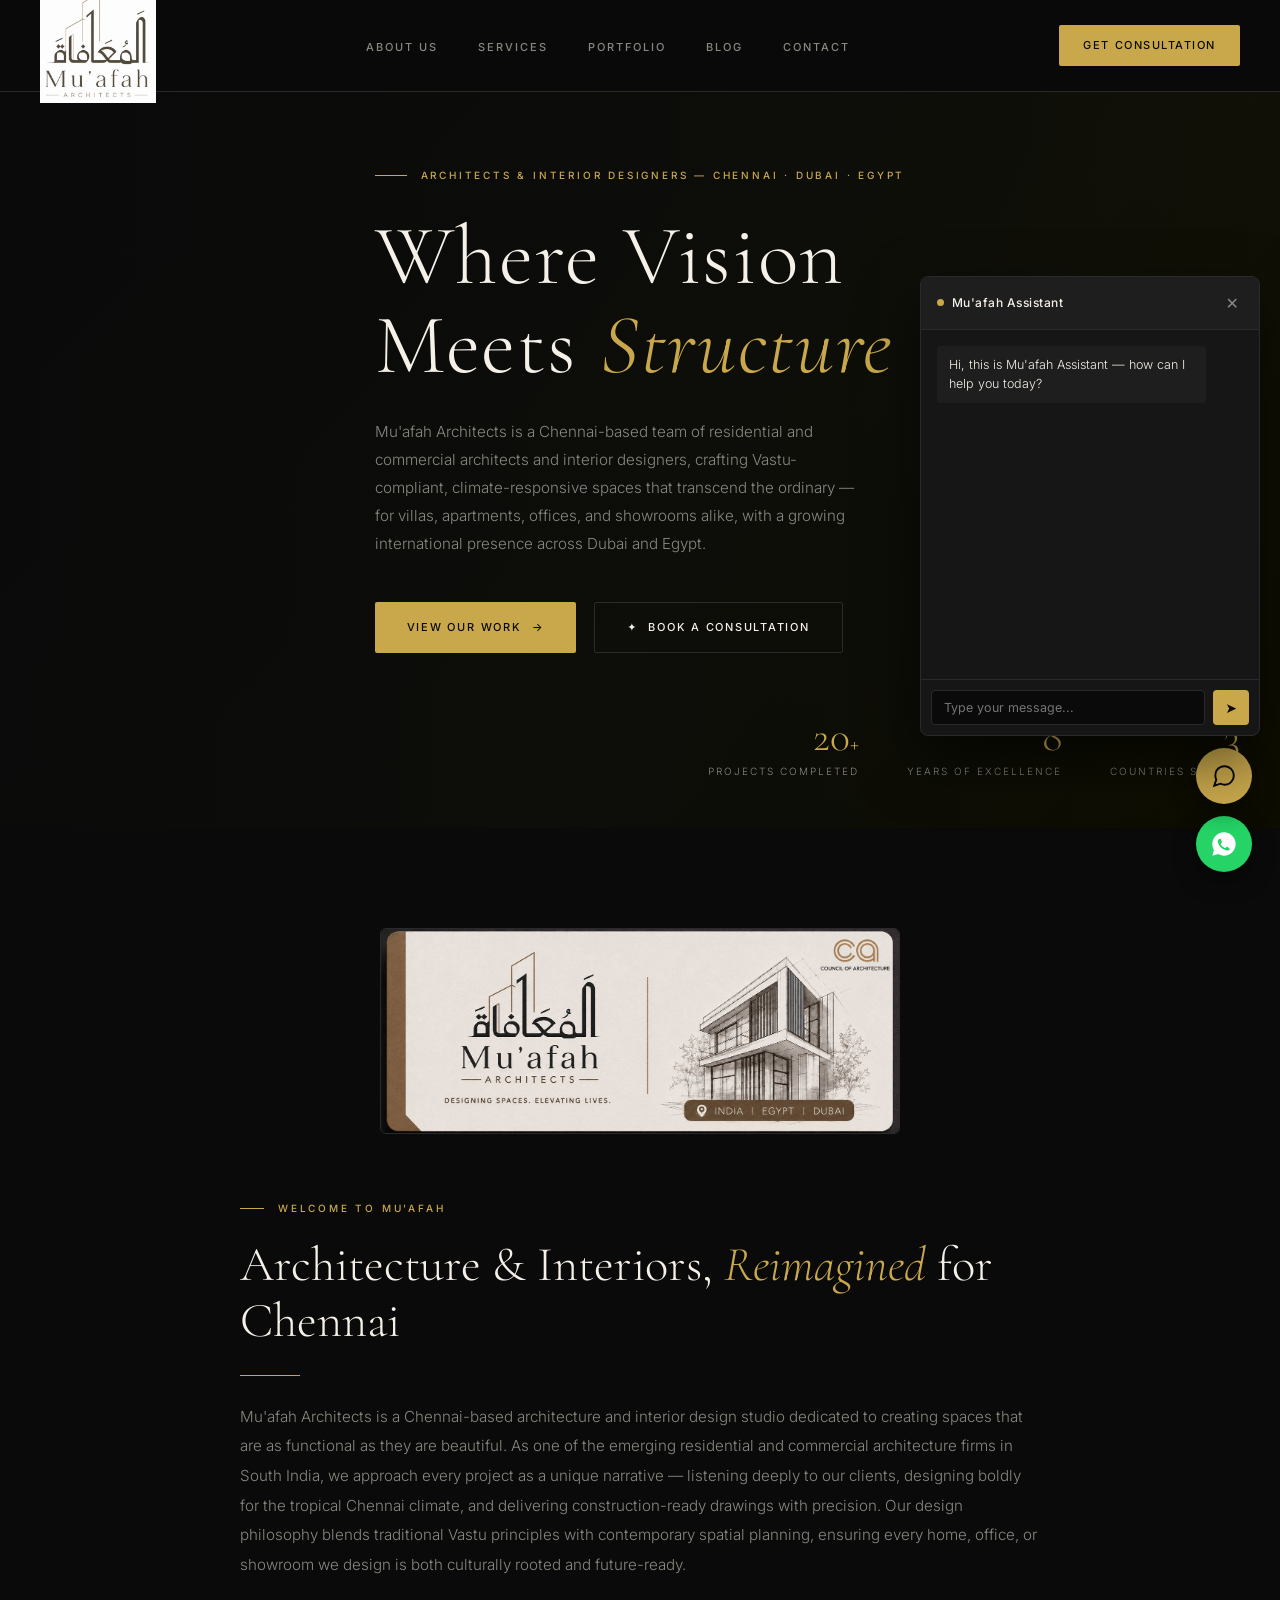
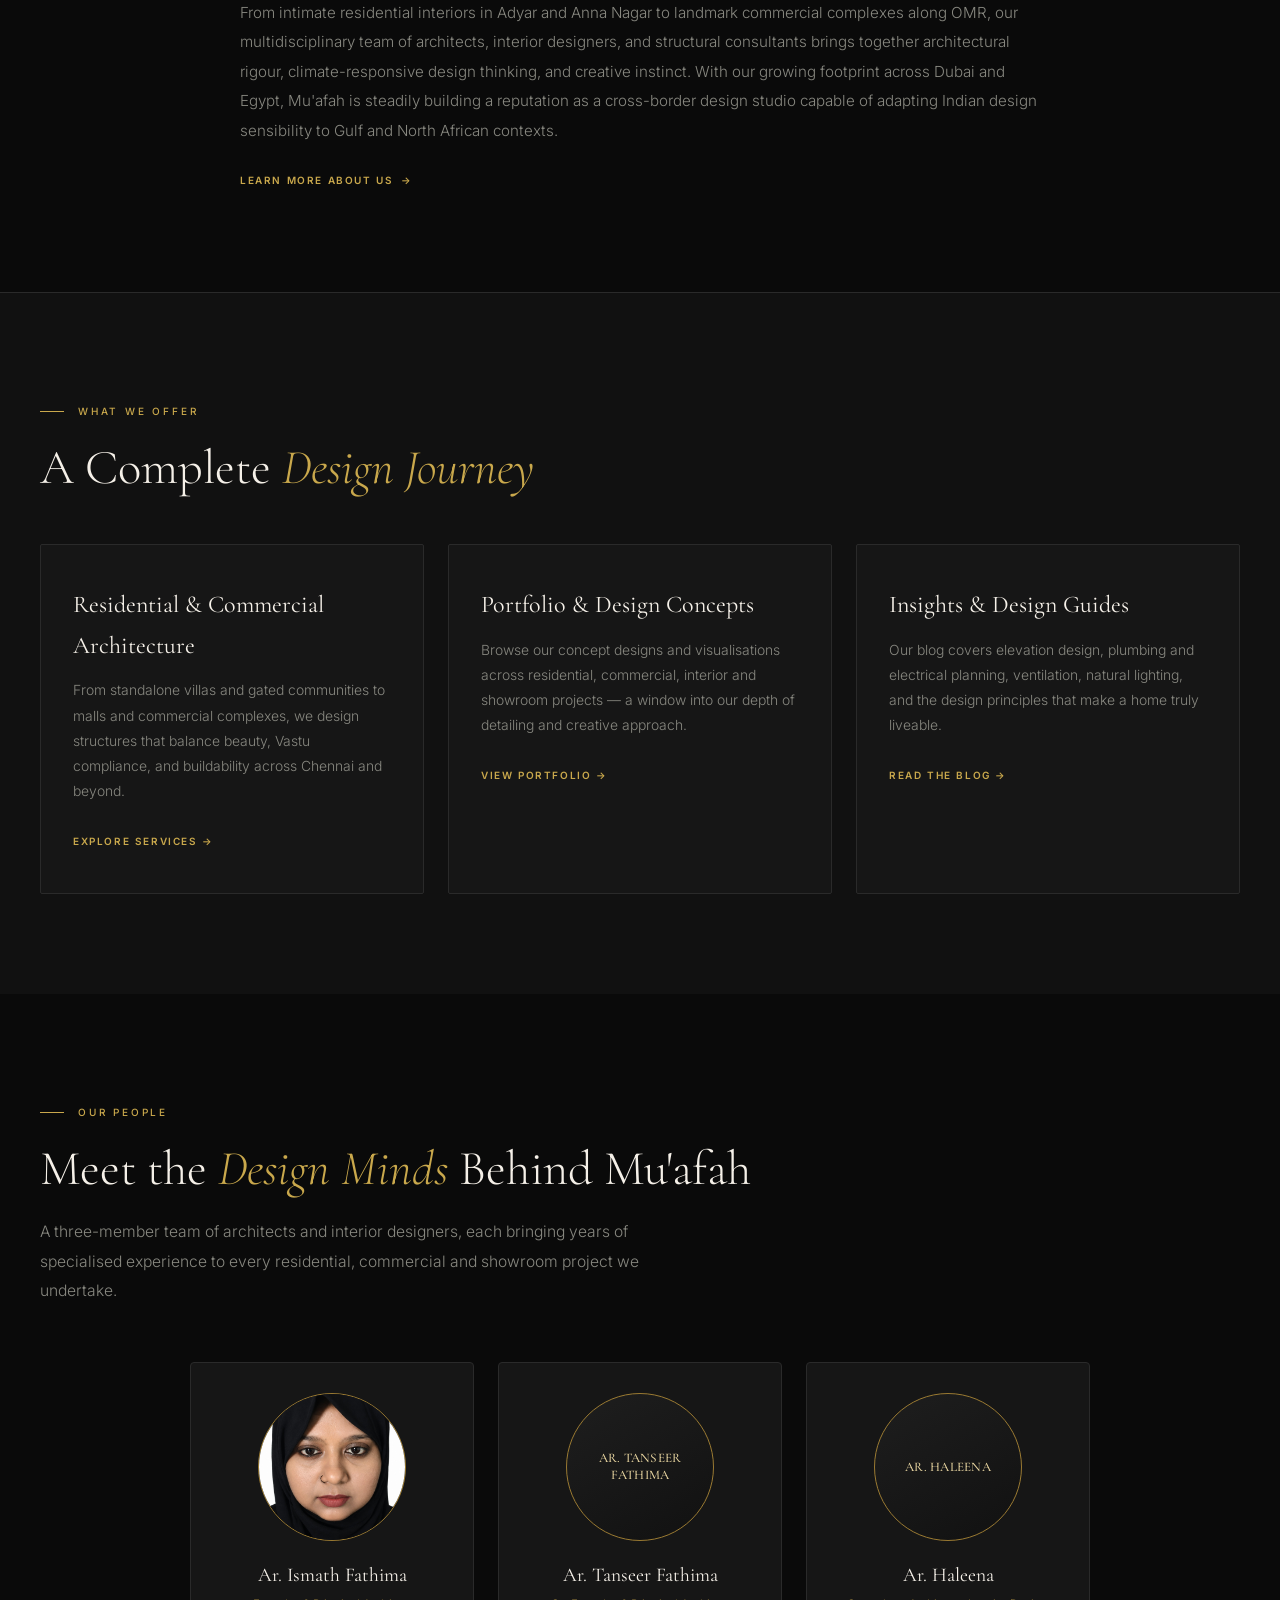
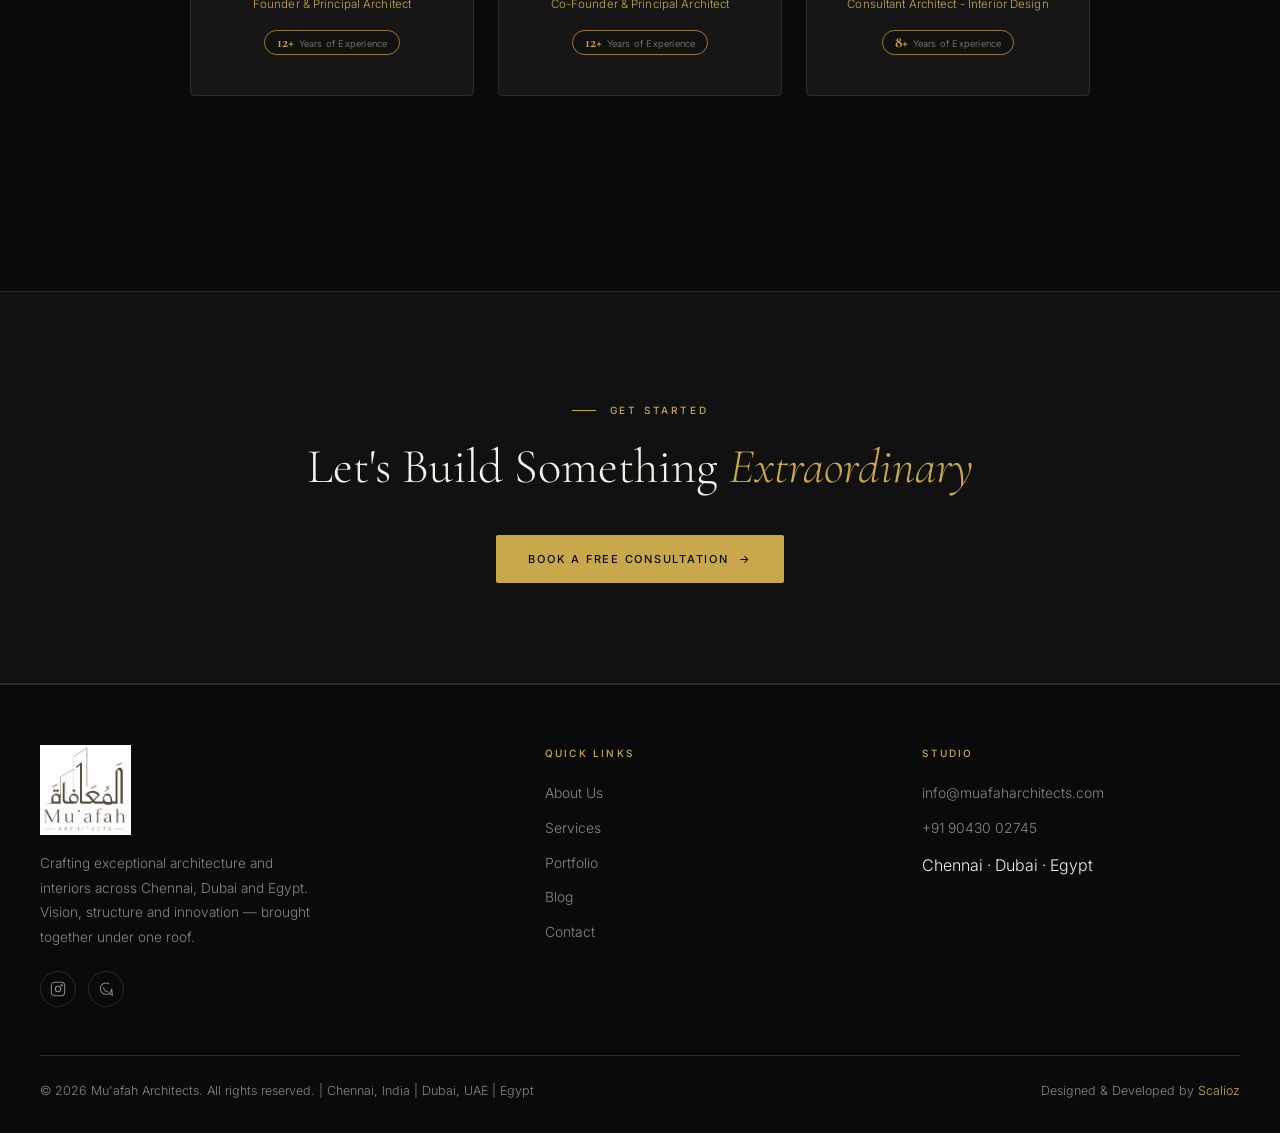
==== commit a0fa05d9: "Update intro section and image attributes" ====
--- a/index.html
+++ b/index.html
@@ -87,8 +87,8 @@
 <!-- ═══ INTRO ═══ -->
 <section id="intro">
   <div class="container">
-    <div class="reveal" style="border-radius:6px;overflow:hidden;margin-bottom:56px;border:1px solid var(--divider)">
-      <img src="assets/brand/muafah-banner.jpg" alt="Mu'afah Architects — Designing Spaces. Elevating Lives. Studios in India, Egypt, Dubai" loading="lazy" style="width:100%;height:auto;display:block">
+    <div class="reveal" style="border-radius:6px;overflow:hidden;margin:0 auto 56px;border:1px solid var(--divider);max-width:520px">
+      <img src="assets/brand/muafah-banner.jpg" alt="Mu'afah Architects — modern architecture concept sketch, studios in India, Egypt, Dubai" loading="lazy" style="width:100%;height:auto;display:block">
     </div>
     <div class="about-grid" style="grid-template-columns:1fr;max-width:800px;margin:0 auto">
       <div class="reveal">
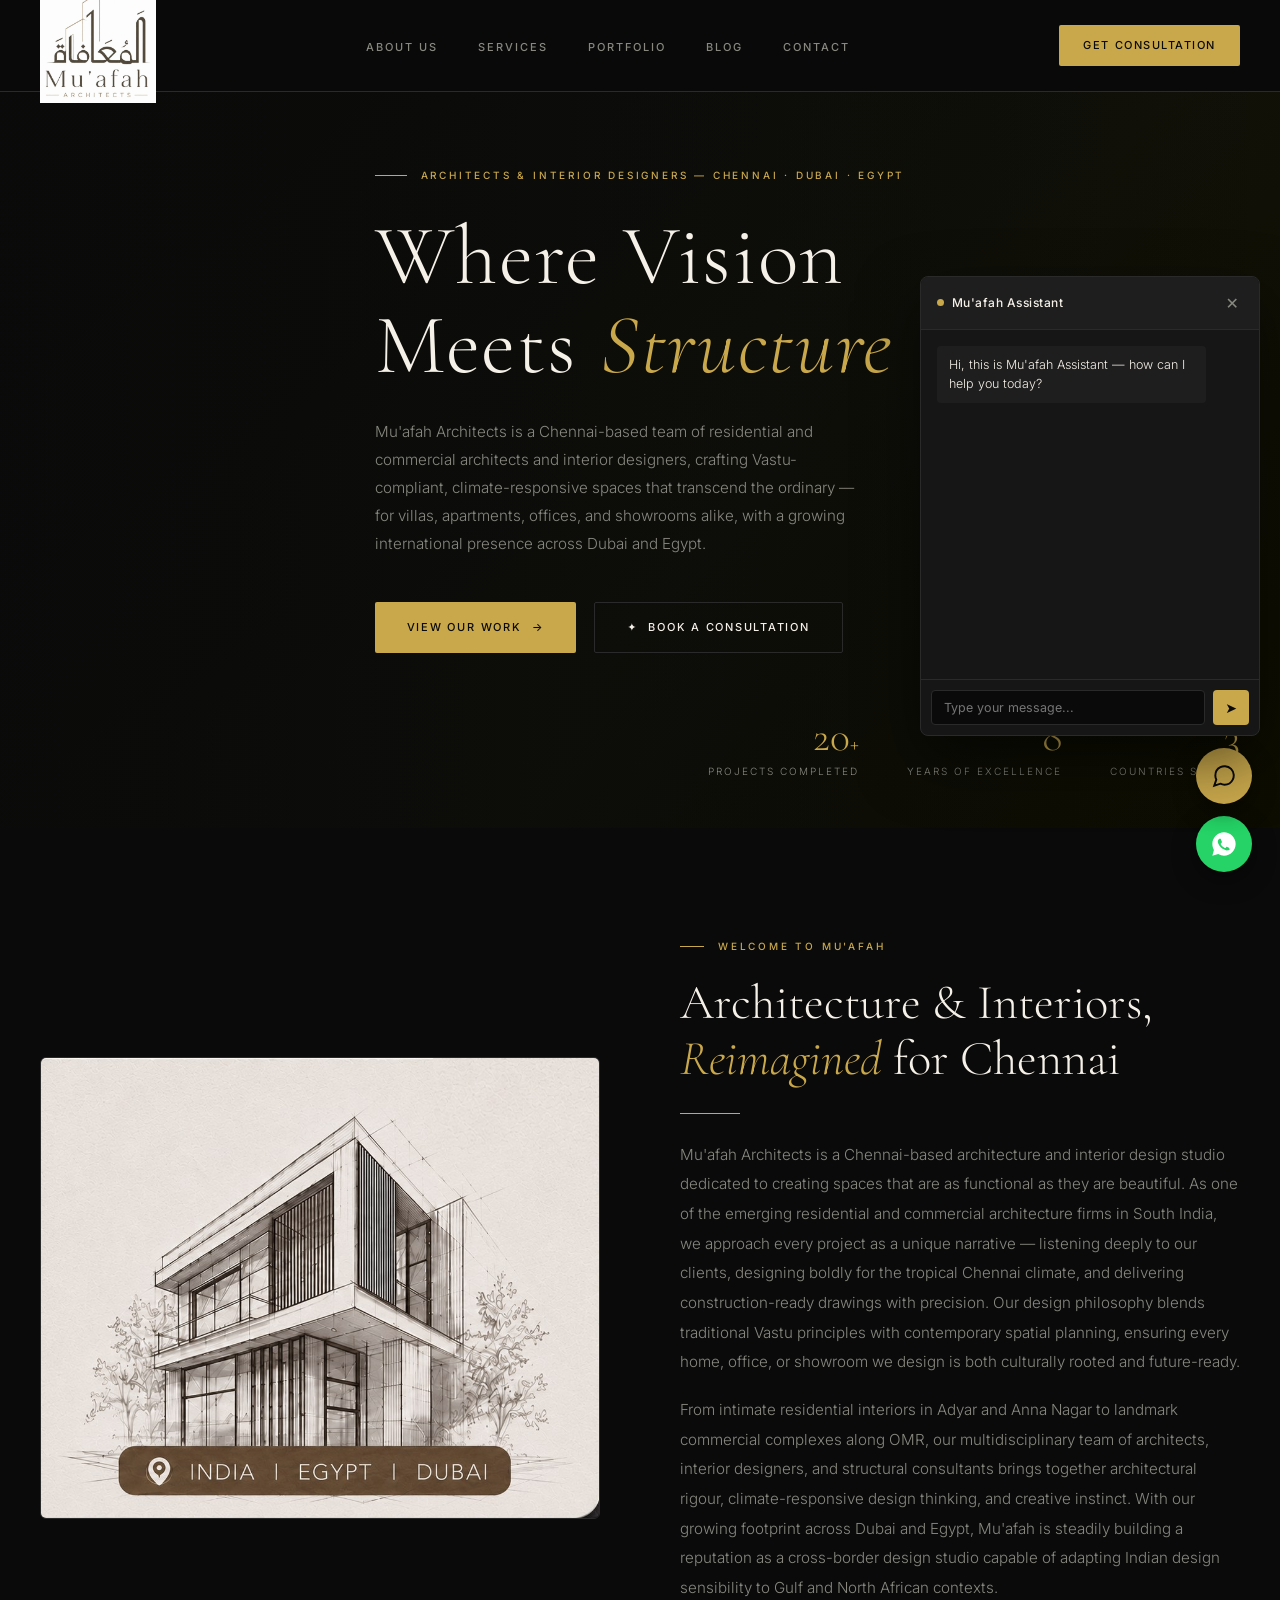
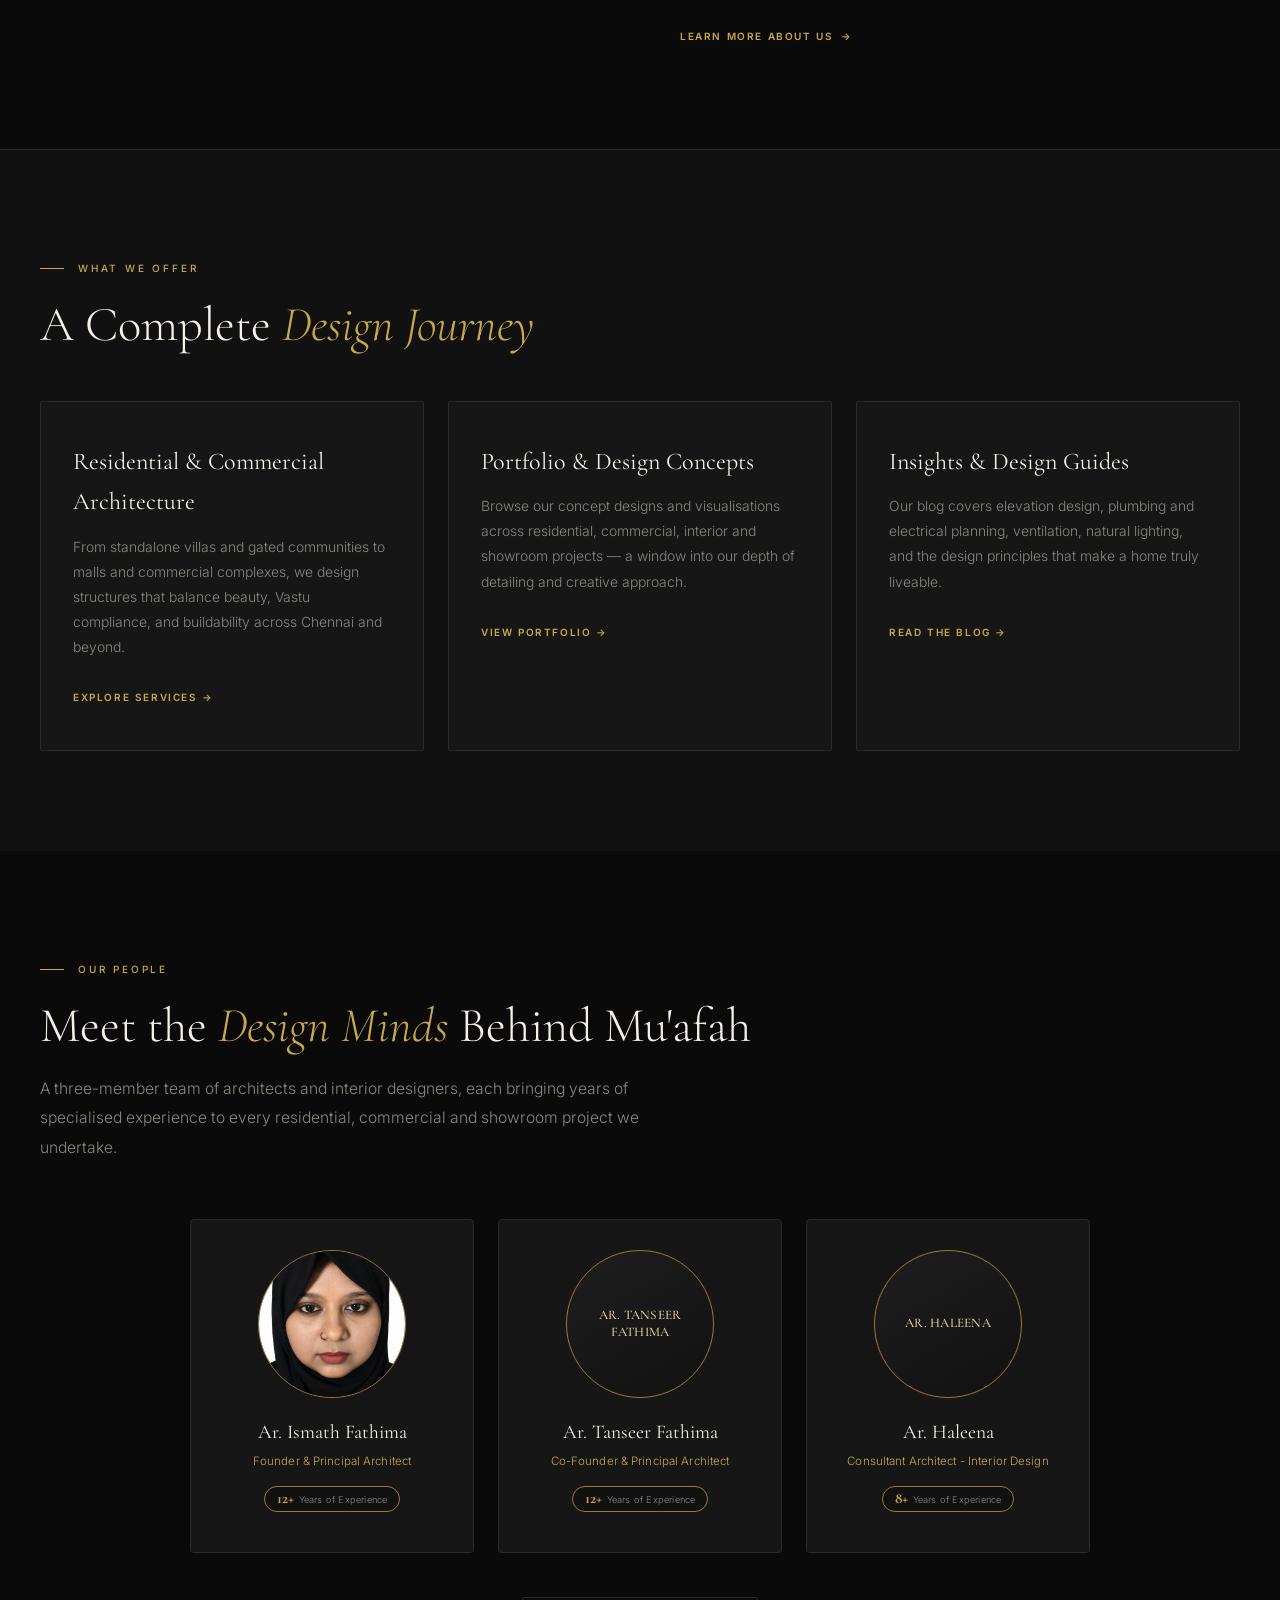
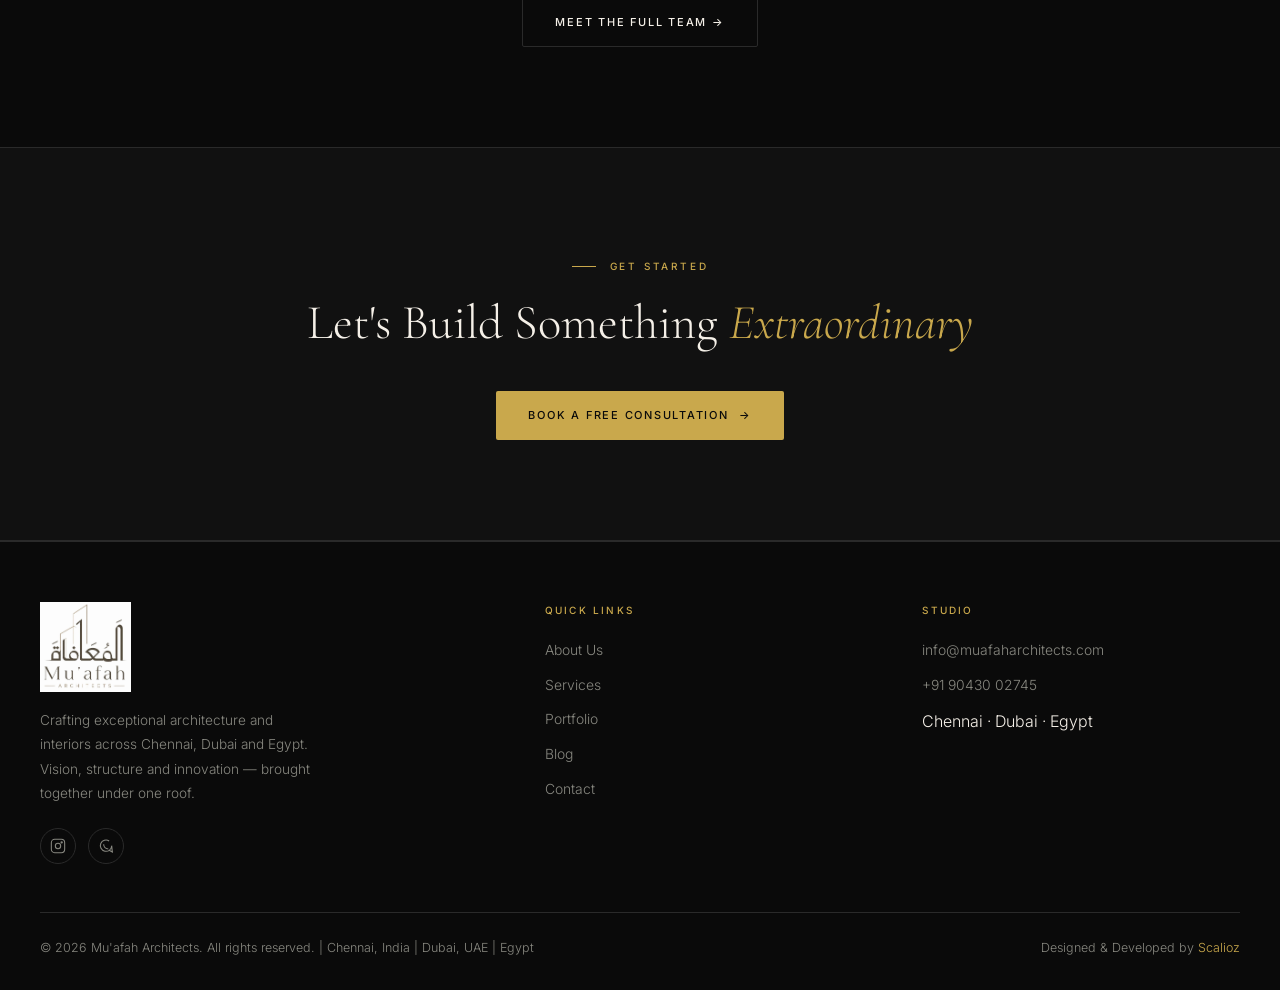
==== commit 5ff017f6: "Refactor HTML structure for intro section" ====
--- a/index.html
+++ b/index.html
@@ -87,10 +87,10 @@
 <!-- ═══ INTRO ═══ -->
 <section id="intro">
   <div class="container">
-    <div class="reveal" style="border-radius:6px;overflow:hidden;margin:0 auto 56px;border:1px solid var(--divider);max-width:520px">
-      <img src="assets/brand/muafah-banner.jpg" alt="Mu'afah Architects — modern architecture concept sketch, studios in India, Egypt, Dubai" loading="lazy" style="width:100%;height:auto;display:block">
-    </div>
-    <div class="about-grid" style="grid-template-columns:1fr;max-width:800px;margin:0 auto">
+    <div class="about-grid">
+      <div class="reveal" style="border-radius:6px;overflow:hidden;border:1px solid var(--divider)">
+        <img src="assets/brand/muafah-banner.jpg" alt="Mu'afah Architects — modern architecture concept sketch, studios in India, Egypt, Dubai" loading="lazy" style="width:100%;height:auto;display:block">
+      </div>
       <div class="reveal">
         <div class="section-eyebrow">Welcome to Mu'afah</div>
         <h2 class="section-title">Architecture & Interiors, <em>Reimagined</em> for Chennai</h2>
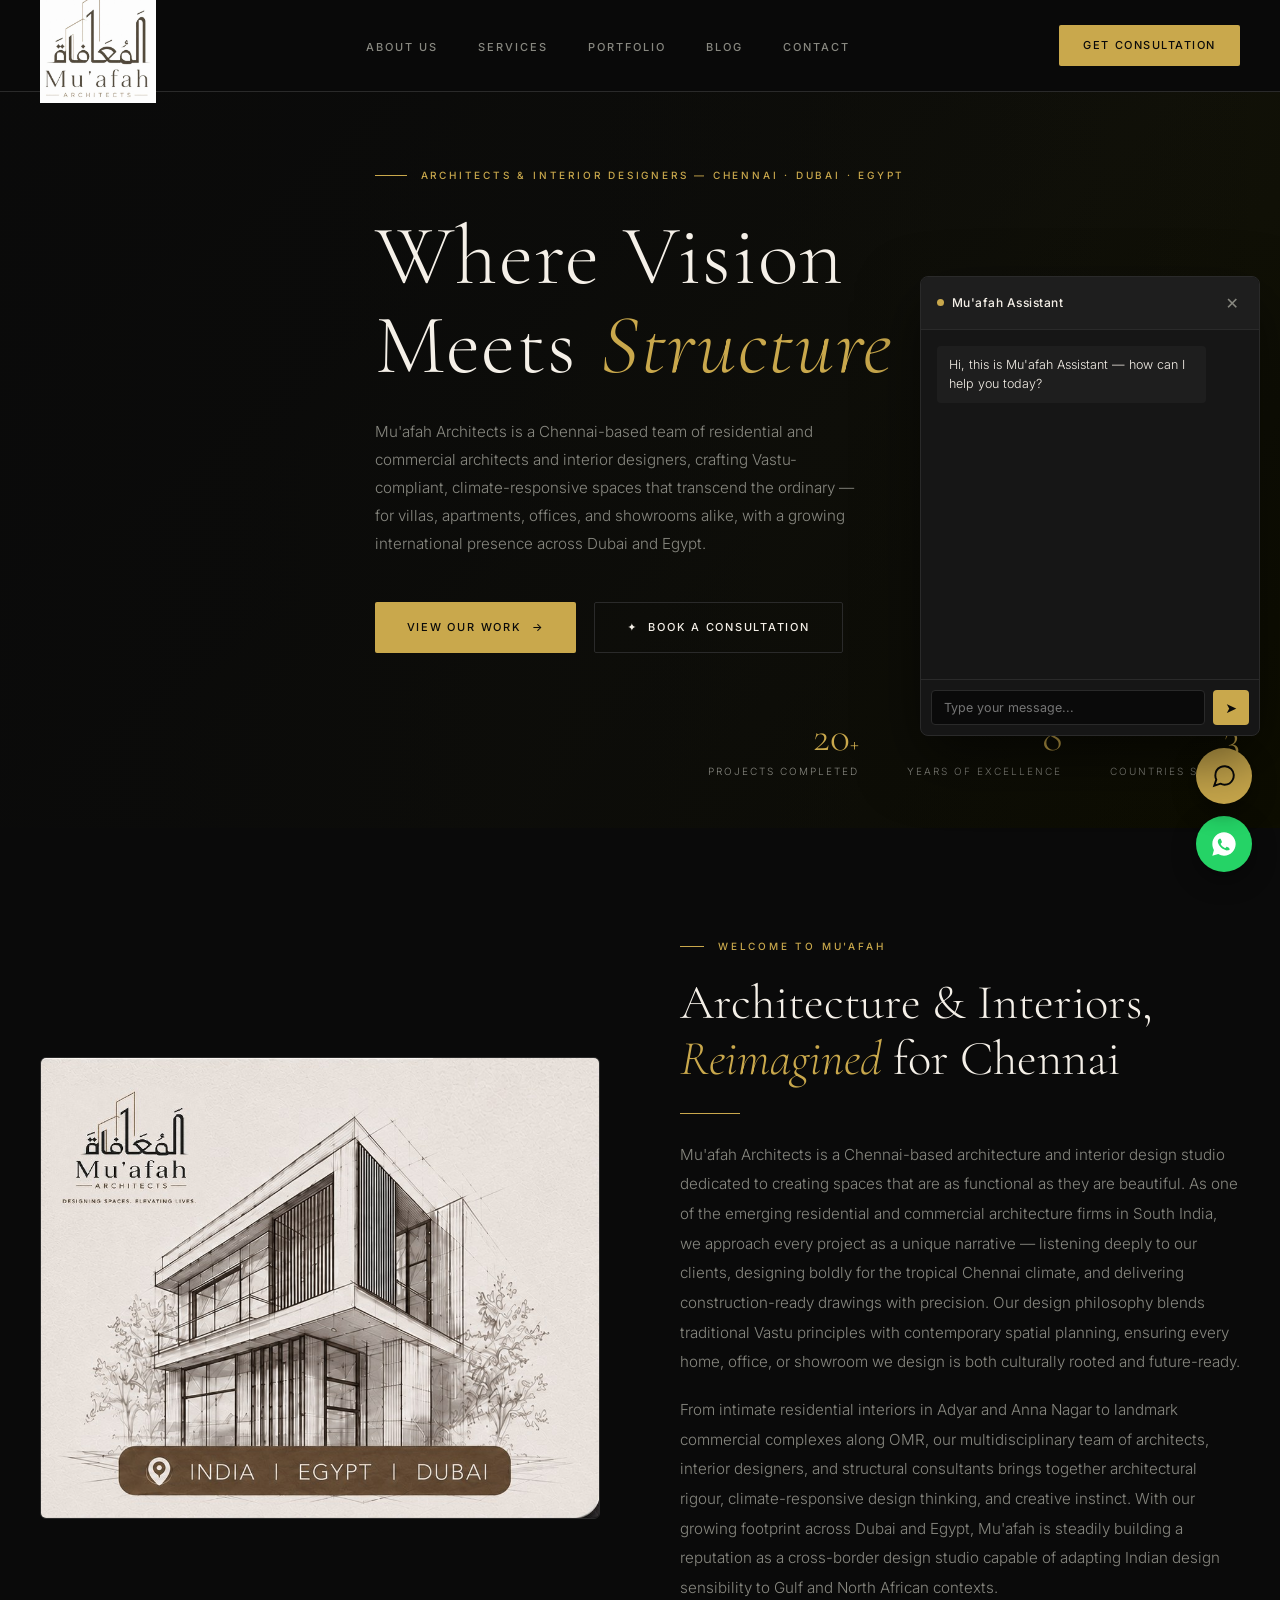
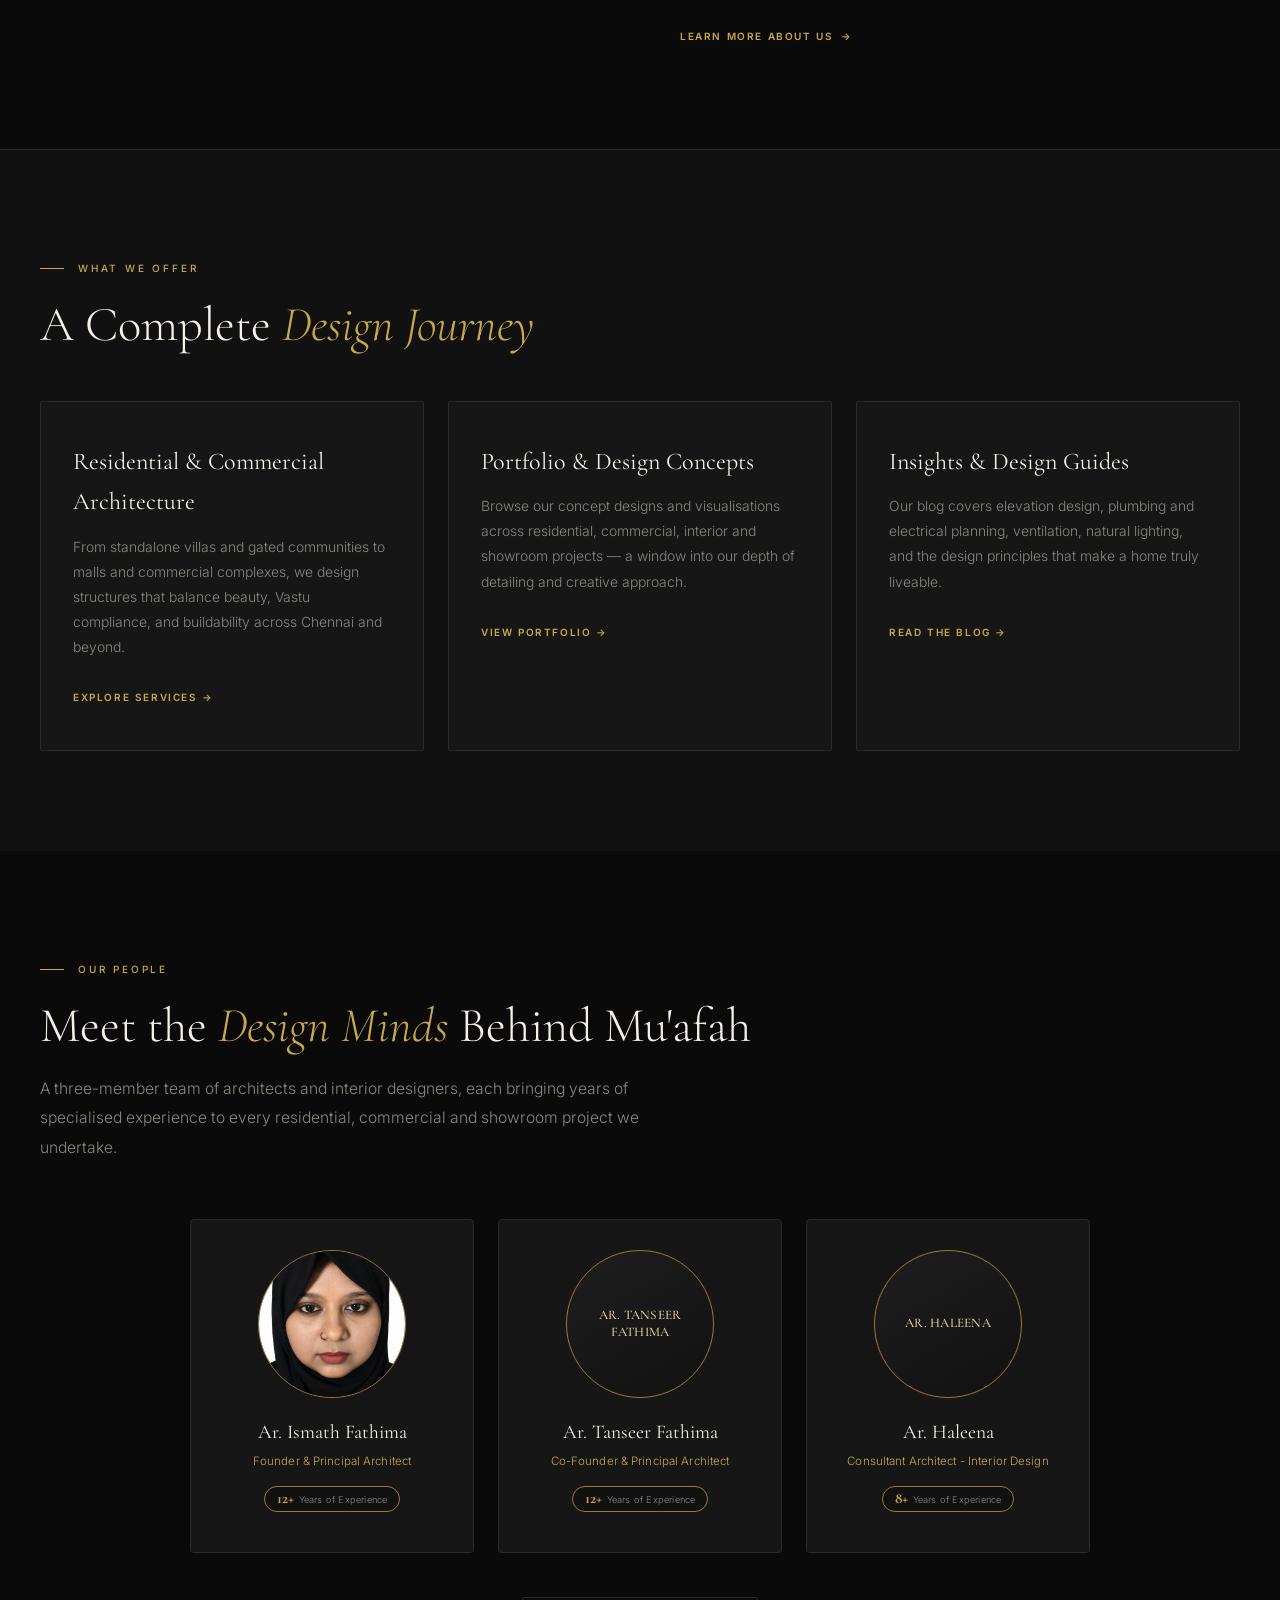
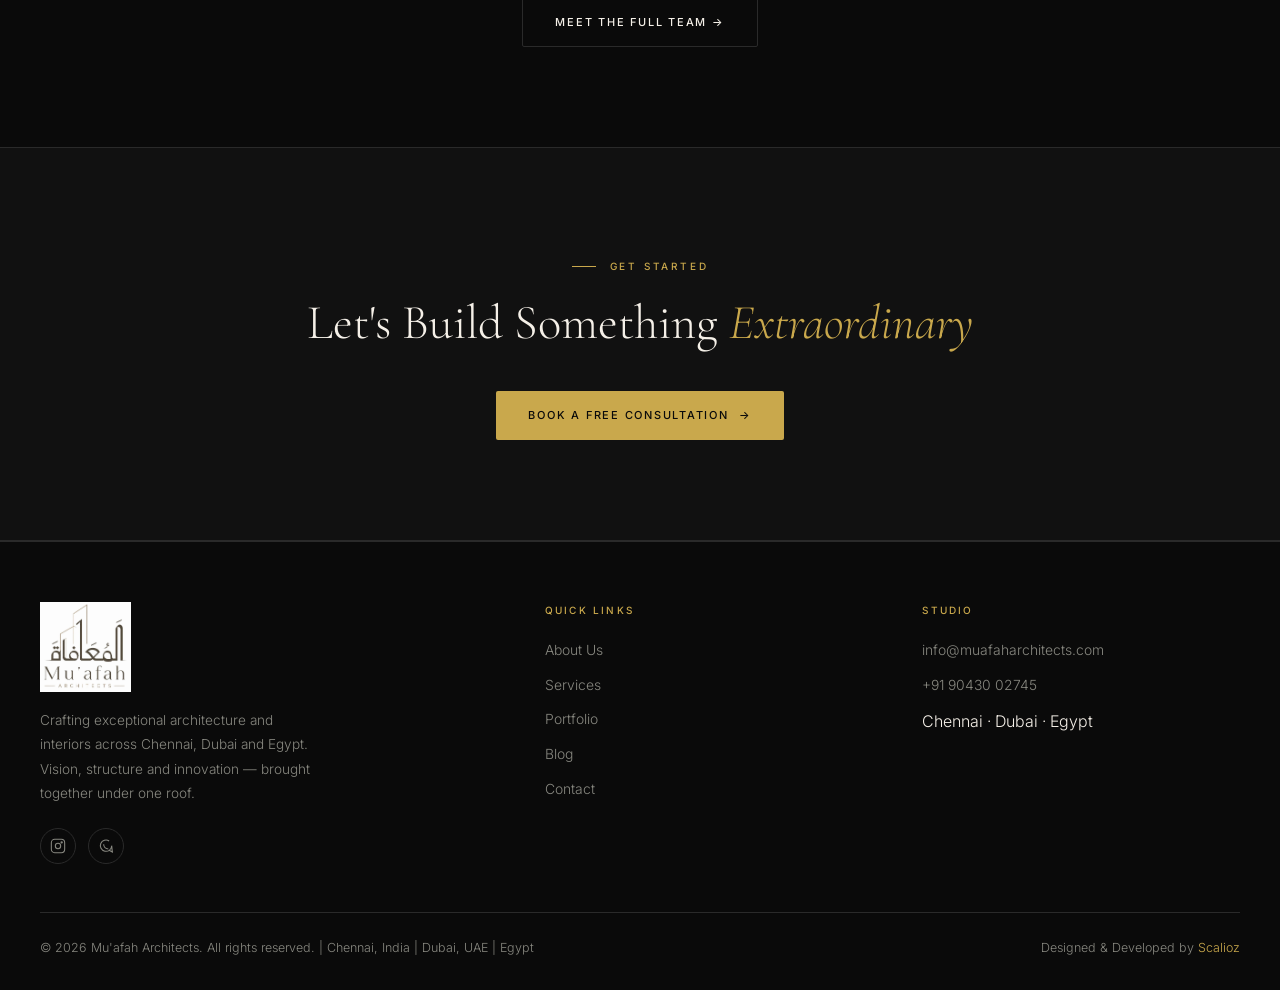
==== commit df06f04c: "Update index.html" ====
--- a/index.html
+++ b/index.html
@@ -89,7 +89,7 @@
   <div class="container">
     <div class="about-grid">
       <div class="reveal" style="border-radius:6px;overflow:hidden;border:1px solid var(--divider)">
-        <img src="assets/brand/muafah-banner.jpg" alt="Mu'afah Architects — modern architecture concept sketch, studios in India, Egypt, Dubai" loading="lazy" style="width:100%;height:auto;display:block">
+        <img src="assets/brand/muafah-banner.jpg" alt="Mu'afah Architects — Designing Spaces. Elevating Lives. Studios in India, Egypt, Dubai" loading="lazy" style="width:100%;height:auto;display:block">
       </div>
       <div class="reveal">
         <div class="section-eyebrow">Welcome to Mu'afah</div>
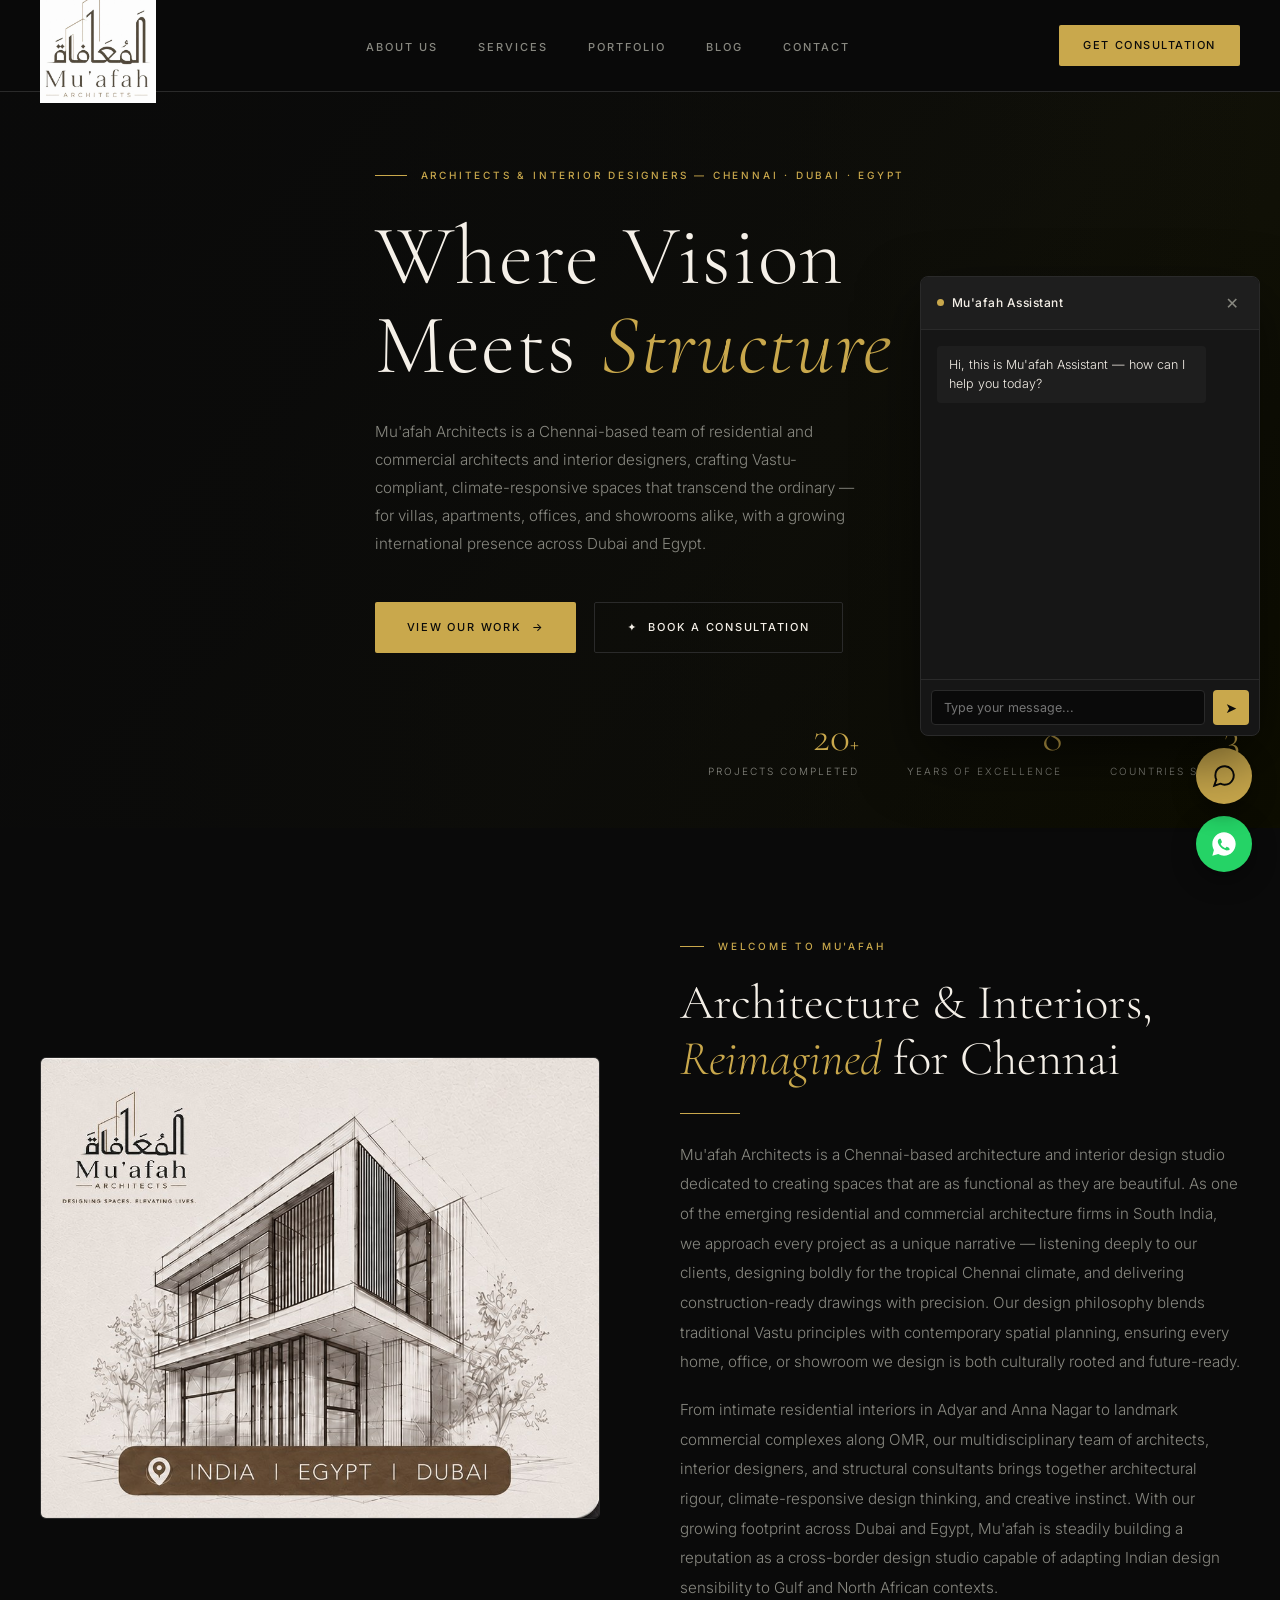
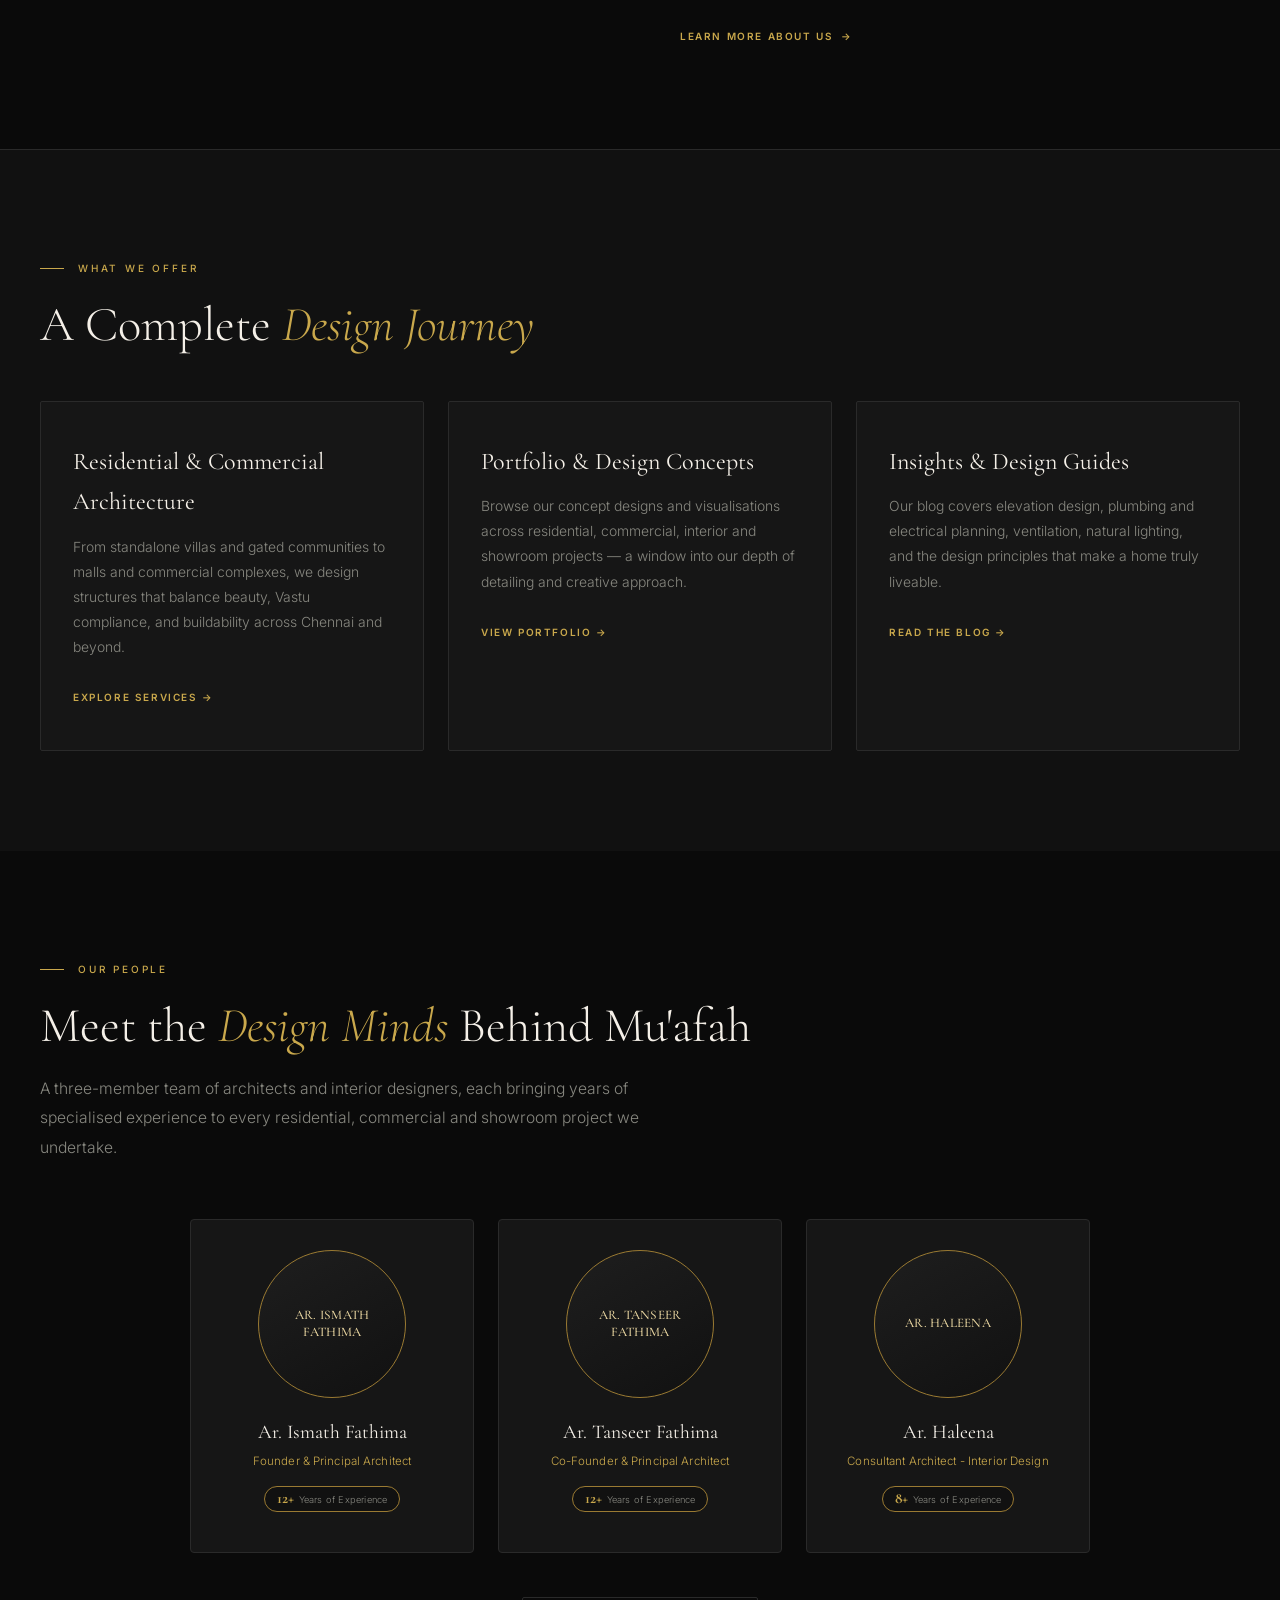
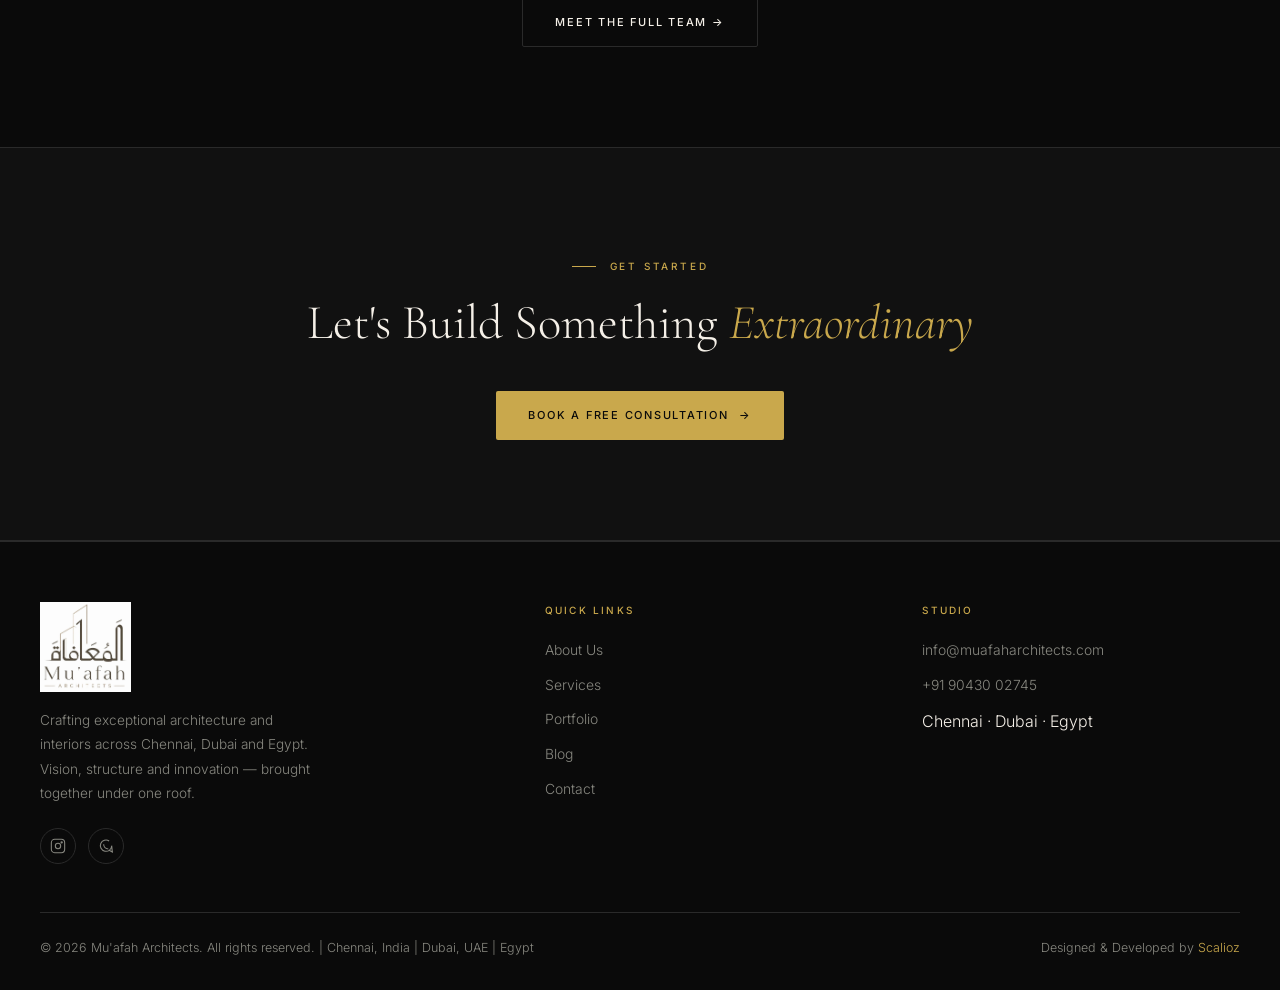
==== commit 14d14557: "Update team member photo with placeholder Replaced image of Ar. Ismath Fathima with a placeholder te" ====
--- a/index.html
+++ b/index.html
@@ -139,7 +139,7 @@
     <div class="team-grid" style="grid-template-columns:repeat(3,1fr)">
       <div class="team-card reveal">
         <div class="team-photo-wrap">
-          <img src="assets/team/ismath-fathima.jpeg" alt="Ar. Ismath Fathima - Founder & Principal Architect, Mu'afah Architects Chennai" class="team-photo-img">
+          <div class="team-photo-placeholder"><span>AR. ISMATH FATHIMA</span></div>
         </div>
         <h3 class="team-name">Ar. Ismath Fathima</h3>
         <p class="team-title">Founder & Principal Architect</p>
